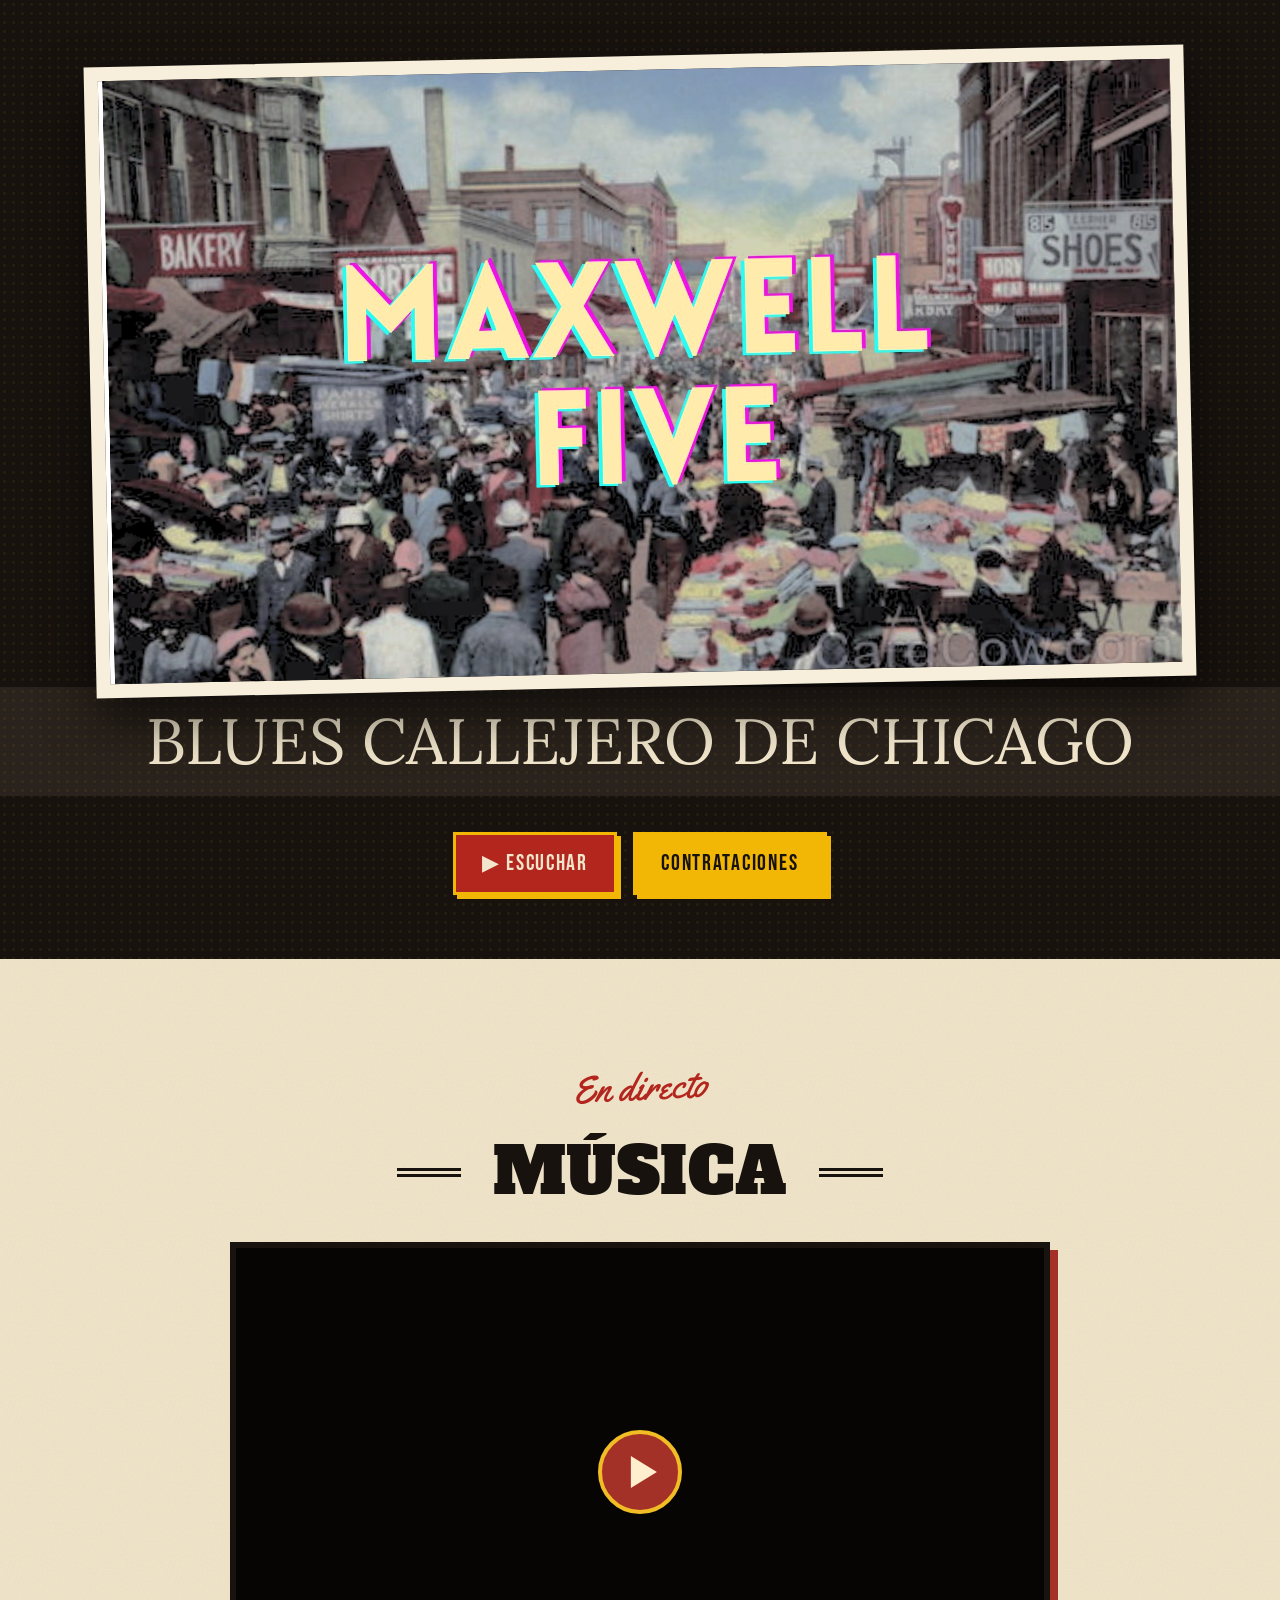
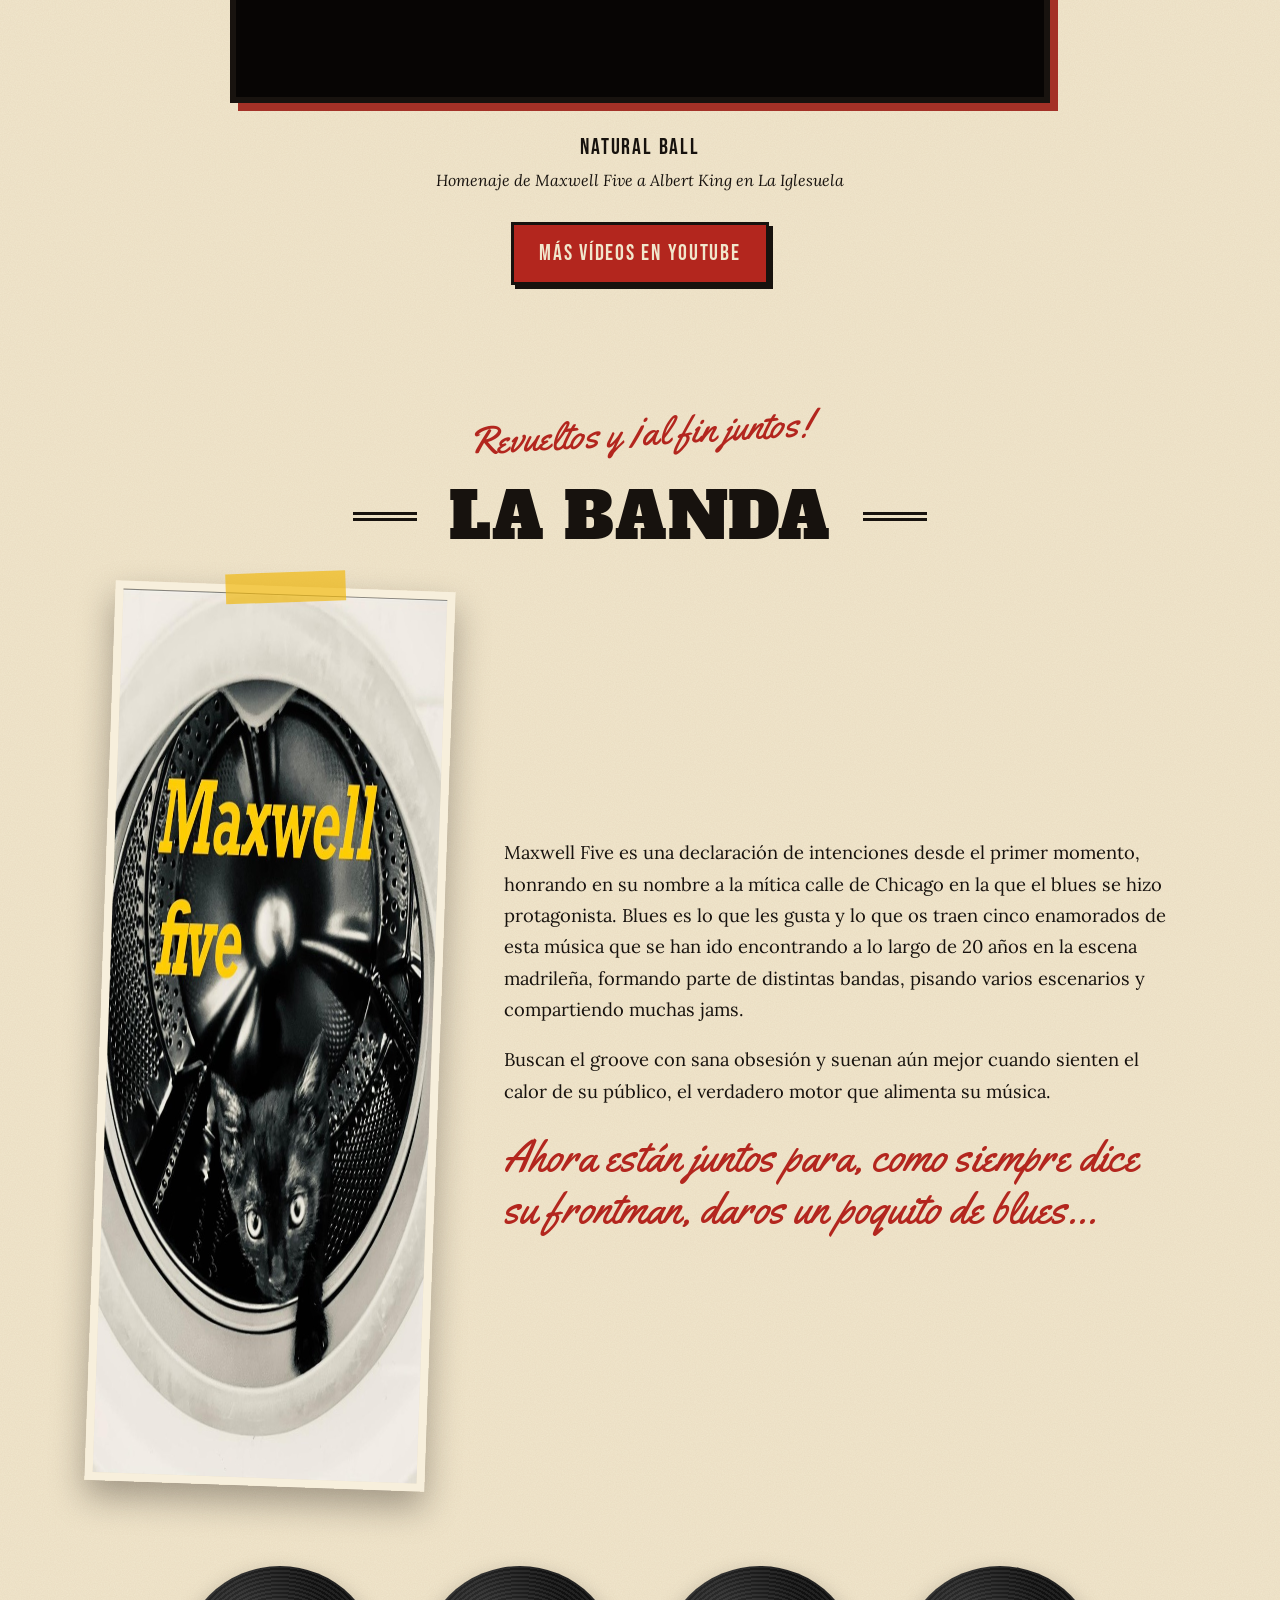
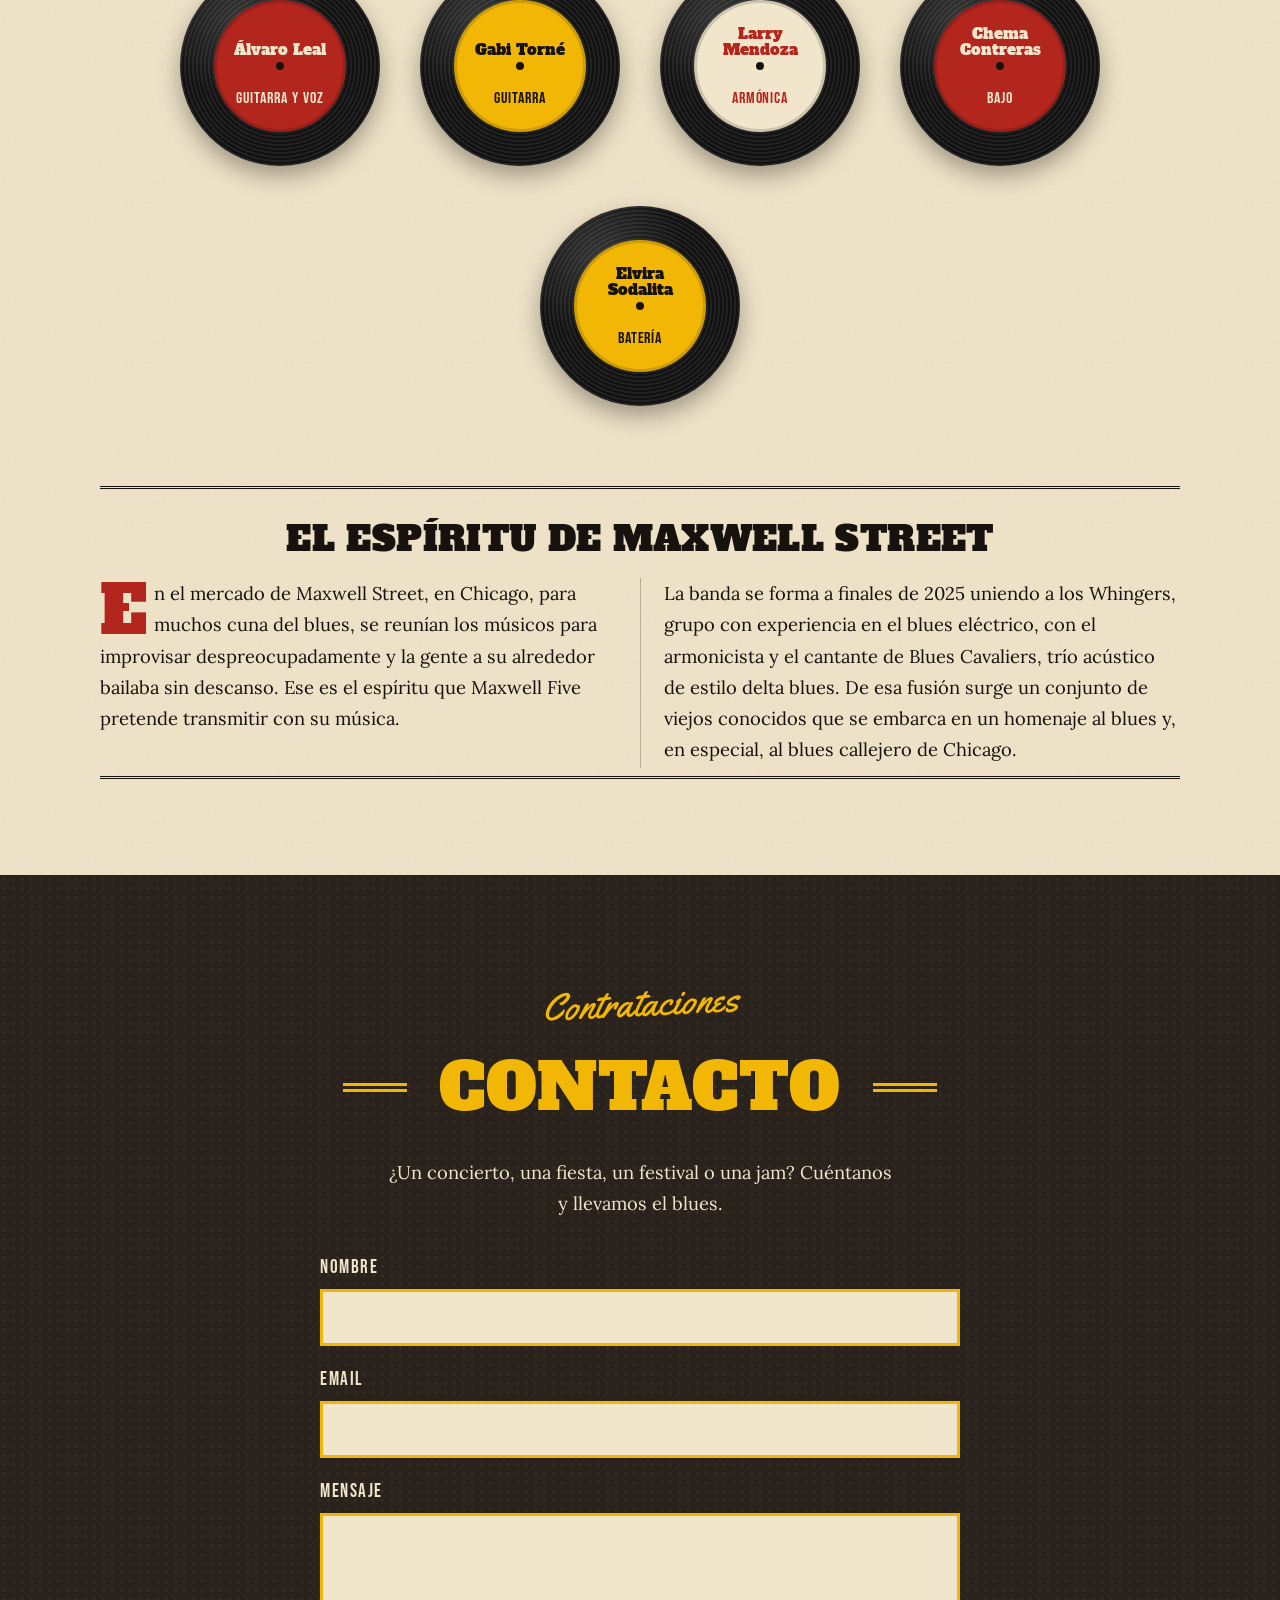
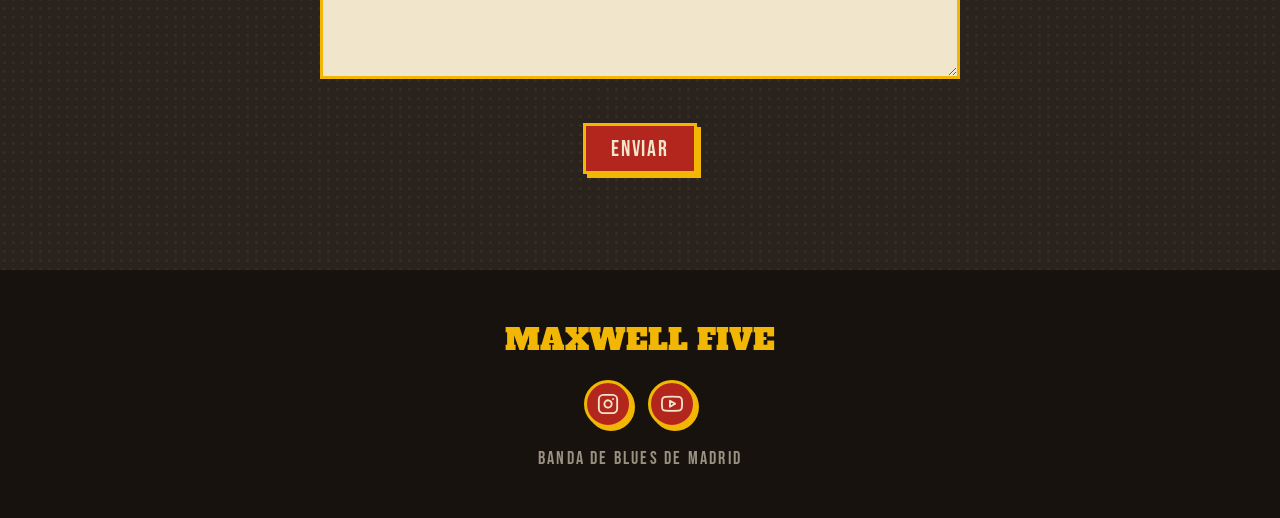
==== index.html @ d2790cfc "init" ====
<!doctype html>
<html lang="es">
  <head>
    <meta charset="utf-8" />
    <meta name="viewport" content="width=device-width, initial-scale=1" />
    <title>Maxwell Five · Blues callejero de Chicago desde Madrid</title>
    <meta name="description" content="Maxwell Five es una banda de blues de Madrid: un homenaje al blues callejero de Chicago y al mítico mercado de Maxwell Street. Guitarras, armónica y mucho groove." />
    <link rel="canonical" href="https://maxwelfive.com/" />
    <link rel="icon" type="image/svg+xml" href="/favicon.svg" />
    <meta name="theme-color" content="#17120e" />
    <meta name="author" content="Maxwell Five" />
    <meta name="keywords" content="Maxwell Five, blues, Chicago blues, banda de blues Madrid, armónica, conciertos Madrid, Maxwell Street" />

    <meta property="og:type" content="website" />
    <meta property="og:site_name" content="Maxwell Five" />
    <meta property="og:locale" content="es_ES" />
    <meta property="og:title" content="Maxwell Five · Blues callejero de Chicago desde Madrid" />
    <meta property="og:description" content="Cinco enamorados del blues rindiendo homenaje a Maxwell Street. Ahora están juntos para daros un poquito de blues." />
    <meta property="og:url" content="https://maxwelfive.com/" />
    <meta property="og:image" content="https://maxwelfive.com/img/og.jpg" />
    <meta property="og:image:width" content="1200" />
    <meta property="og:image:height" content="630" />
    <meta name="twitter:card" content="summary_large_image" />

    <link rel="preconnect" href="https://fonts.googleapis.com" />
    <link rel="preconnect" href="https://fonts.gstatic.com" crossorigin />
    <link href="https://fonts.googleapis.com/css2?family=Alfa+Slab+One&family=Bebas+Neue&family=Lora:ital,wght@0,400;0,700;1,400&family=Yellowtail&display=swap" rel="stylesheet" />
    <link rel="stylesheet" href="/styles.css" />

    <script type="application/ld+json">
      {
        "@context": "https://schema.org",
        "@type": "MusicGroup",
        "name": "Maxwell Five",
        "genre": ["Blues", "Chicago blues"],
        "url": "https://maxwelfive.com",
        "image": "https://maxwelfive.com/img/og.jpg",
        "foundingDate": "2025",
        "foundingLocation": { "@type": "Place", "name": "Madrid, España" },
        "member": [
          { "@type": "Person", "name": "Álvaro Leal", "roleName": "Guitarra y voz" },
          { "@type": "Person", "name": "Gabi Torné", "roleName": "Guitarra" },
          { "@type": "Person", "name": "Larry Mendoza", "roleName": "Armónica" },
          { "@type": "Person", "name": "Chema Contreras", "roleName": "Bajo" },
          { "@type": "Person", "name": "Elvira Sodalita", "roleName": "Batería" }
        ],
        "sameAs": [
          "https://www.instagram.com/maxwell.five/",
          "https://www.youtube.com/@MaxwellFivebluesband"
        ]
      }
    </script>

    <style>
      /* Hero — the band's Maxwell Street postcard, framed like the real thing */
      .hero {
        background: var(--halftone), var(--ink);
        padding: clamp(1.5rem, 5vw, 3.5rem) 0 clamp(2.5rem, 6vw, 4rem);
        overflow-x: clip;
        text-align: center;
      }
      .postcard {
        margin: 0 auto;
        width: min(1100px, 100% - 32px);
        border: clamp(6px, 1.4vw, 14px) solid #f7efdc;
        box-shadow: 0 24px 50px rgba(0, 0, 0, 0.6);
        transform: rotate(-1.2deg);
      }
      .postcard img {
        width: 100%;
        height: auto;
        filter: sepia(0.15) contrast(1.05);
      }
      .marquee {
        margin: clamp(2rem, 5vw, 3rem) auto 0;
        width: min(760px, 100% - 32px);
        padding: 1.1rem 1rem;
        background:
          radial-gradient(circle, var(--mustard) 3px, transparent 3.6px) top center / 20px 14px repeat-x,
          radial-gradient(circle, var(--mustard) 3px, transparent 3.6px) bottom center / 20px 14px repeat-x,
          var(--red);
        border: 3px solid var(--mustard);
        color: var(--paper);
        font-family: var(--font-label);
        font-size: clamp(1.35rem, 4.5vw, 2.2rem);
        letter-spacing: 0.14em;
        line-height: 1.2;
      }
      .hero__cta {
        display: flex;
        flex-wrap: wrap;
        gap: 1rem;
        justify-content: center;
        margin-top: 2rem;
        padding-inline: 16px;
      }
      .hero .btn {
        border-color: var(--mustard);
        box-shadow: 4px 4px 0 var(--mustard);
      }

      /* Música */
      lite-youtube {
        display: block;
        position: relative;
        width: min(100%, 820px);
        margin: 0 auto;
        aspect-ratio: 16 / 9;
        background-color: #000;
        background-size: cover;
        background-position: center;
        border: 6px solid var(--ink);
        box-shadow: 8px 8px 0 var(--red);
        overflow: hidden;
        cursor: pointer;
        filter: sepia(0.2);
      }
      .lyt-play {
        position: absolute;
        inset: 0;
        width: 100%;
        height: 100%;
        border: 0;
        cursor: pointer;
        background: rgba(23, 18, 14, 0.3);
      }
      .lyt-play::before {
        content: '';
        position: absolute;
        top: 50%;
        left: 50%;
        width: 84px;
        height: 84px;
        transform: translate(-50%, -50%);
        border-radius: 50%;
        background: var(--red);
        border: 4px solid var(--mustard);
      }
      .lyt-play::after {
        content: '';
        position: absolute;
        top: 50%;
        left: 50%;
        transform: translate(-35%, -50%);
        border-style: solid;
        border-width: 16px 0 16px 26px;
        border-color: transparent transparent transparent var(--paper);
      }
      .lyt-play:hover {
        background: rgba(23, 18, 14, 0.1);
      }
      .video-caption {
        margin: 1.6rem 0 0;
        text-align: center;
        font-family: var(--font-label);
        font-size: 1.4rem;
        letter-spacing: 0.08em;
      }
      .video-caption em {
        font-family: var(--font-body);
        font-size: 1rem;
        letter-spacing: 0;
        display: block;
      }
      .center {
        text-align: center;
        margin-top: 1.75rem;
      }

      /* Banda — poster + bio */
      .bio-grid {
        display: grid;
        gap: clamp(2rem, 5vw, 4rem);
        align-items: center;
      }
      @media (min-width: 780px) {
        .bio-grid {
          grid-template-columns: minmax(240px, 340px) 1fr;
        }
      }
      .poster {
        position: relative;
        margin: 0 auto;
        max-width: 340px;
        transform: rotate(2deg);
      }
      .poster img {
        border: 8px solid #f7efdc;
        box-shadow: 0 16px 34px rgba(23, 18, 14, 0.35);
      }
      .poster::before {
        /* strip of tape */
        content: '';
        position: absolute;
        top: -14px;
        left: 50%;
        width: 120px;
        height: 30px;
        transform: translateX(-50%) rotate(-4deg);
        background: rgba(242, 183, 5, 0.65);
        z-index: 1;
      }
      .bio p {
        margin: 0 0 1.2rem;
      }
      .quote {
        font-family: var(--font-script);
        font-size: clamp(1.9rem, 5vw, 2.7rem);
        line-height: 1.2;
        color: var(--red);
        margin: 1.5rem 0 0 !important;
      }

      /* Members as 45 rpm records */
      .members {
        display: flex;
        flex-wrap: wrap;
        justify-content: center;
        gap: clamp(1.5rem, 4vw, 2.5rem);
        margin: clamp(3.5rem, 8vw, 5rem) 0;
        padding: 0;
        list-style: none;
      }
      .disc {
        width: 200px;
        aspect-ratio: 1;
        border-radius: 50%;
        display: grid;
        place-items: center;
        background:
          radial-gradient(circle at 30% 25%, rgba(255, 255, 255, 0.14), transparent 40%),
          repeating-radial-gradient(circle, #111 0 2px, #222 2px 4px);
        box-shadow: 0 10px 22px rgba(23, 18, 14, 0.35);
        transition: transform 0.4s ease;
      }
      .disc:hover {
        transform: rotate(-10deg);
      }
      .disc__label {
        position: relative;
        width: 66%;
        aspect-ratio: 1;
        border-radius: 50%;
        background: var(--red);
        color: var(--paper);
        display: flex;
        flex-direction: column;
        align-items: center;
        text-align: center;
        padding-top: 13%;
        box-shadow: inset 0 0 0 3px rgba(0, 0, 0, 0.15);
      }
      .disc__label::after {
        /* spindle hole */
        content: '';
        position: absolute;
        top: 50%;
        left: 50%;
        width: 8px;
        height: 8px;
        transform: translate(-50%, -50%);
        border-radius: 50%;
        background: var(--ink);
      }
      .disc:nth-child(3n + 2) .disc__label {
        background: var(--mustard);
        color: var(--ink);
      }
      .disc:nth-child(3n + 3) .disc__label {
        background: var(--paper);
        color: var(--red);
      }
      .disc__name {
        font-family: var(--font-display);
        font-size: 0.95rem;
        line-height: 1.05;
        max-width: 80%;
        min-height: 2.1em;
        display: flex;
        align-items: flex-end;
        justify-content: center;
      }
      .disc__role {
        margin-top: 1.7rem;
        font-family: var(--font-label);
        font-size: 1rem;
        letter-spacing: 0.06em;
      }

      @media (max-width: 480px) {
        .disc {
          width: 150px;
        }
        .disc__name {
          font-size: 0.78rem;
        }
        .disc__role {
          font-size: 0.85rem;
          margin-top: 1.25rem;
        }
      }

      /* Maxwell Street — newspaper column with drop cap */
      .story {
        border-block: 3px double var(--ink);
        padding: 2rem 0 0.5rem;
      }
      .story h3 {
        font-size: clamp(1.6rem, 4vw, 2.2rem);
        text-align: center;
        text-transform: uppercase;
        margin: 0 0 1.25rem;
      }
      .story__cols {
        columns: 2 320px;
        column-gap: 3rem;
        column-rule: 1px solid rgba(23, 18, 14, 0.25);
      }
      .story__cols p {
        margin: 0 0 1.1rem;
      }
      .story__cols p:first-child::first-letter {
        float: left;
        font-family: var(--font-display);
        font-size: 3.6em;
        line-height: 0.85;
        padding: 0.08em 0.1em 0 0;
        color: var(--red);
      }
      .bands {
        margin: 1.75rem 0 0;
        text-align: center;
        font-family: var(--font-label);
        font-size: 1.3rem;
        letter-spacing: 0.08em;
      }
      .bands span {
        color: var(--red);
      }

      /* Contacto */
      .contact {
        max-width: 640px;
        text-align: center;
      }
      .contact__lead {
        margin: 0 auto 2rem;
        max-width: 46ch;
      }
      .contact__form {
        display: flex;
        flex-direction: column;
        gap: 1.1rem;
        text-align: left;
      }
      .contact__form label {
        display: flex;
        flex-direction: column;
        gap: 0.3rem;
        font-family: var(--font-label);
        font-size: 1.2rem;
        letter-spacing: 0.08em;
      }
      .contact__form input,
      .contact__form textarea {
        font: inherit;
        font-family: var(--font-body);
        font-size: 1rem;
        letter-spacing: 0;
        padding: 0.75rem 0.9rem;
        border: 3px solid var(--mustard);
        border-radius: 0;
        background: var(--paper);
        color: var(--ink);
      }
      .contact__form input:focus-visible,
      .contact__form textarea:focus-visible {
        outline: 3px solid var(--red);
        outline-offset: 2px;
      }
      .contact__form textarea {
        resize: vertical;
      }
      .contact__form button {
        align-self: center;
        margin-top: 0.5rem;
      }
      .hidden-field {
        position: absolute;
        left: -9999px;
      }
      .visually-hidden {
        position: absolute;
        width: 1px;
        height: 1px;
        overflow: hidden;
        clip: rect(0 0 0 0);
        white-space: nowrap;
      }
    </style>
  </head>
  <body>
    <!-- HERO -->
    <header class="hero">
      <h1 class="visually-hidden">Maxwell Five</h1>
      <figure class="postcard">
        <img
          src="/img/maxwell-street.jpg"
          alt="Maxwell Five, sobre una postal coloreada del mercado de Maxwell Street en Chicago"
          width="1920"
          height="1080"
          fetchpriority="high"
        />
      </figure>
      <p class="section-title section--dark">Blues callejero de Chicago</p>

      <div class="hero__cta">
        <a class="btn btn--red" href="#musica">▶ Escuchar</a>
        <a class="btn btn--mustard" href="#contacto">Contrataciones</a>
      </div>
    </header>

    <main>
      <!-- MÚSICA -->
      <section class="section paper" id="musica">
        <div class="wrap">
          <p class="eyebrow">En directo</p>
          <h2 class="section-title"><span>Música</span></h2>
          <lite-youtube videoid="FLHVd0pu-nc">
            <button type="button" class="lyt-play" aria-label="Reproducir Natural Ball de Maxwell Five"></button>
          </lite-youtube>
          <p class="video-caption">
            Natural Ball
            <em>Homenaje de Maxwell Five a Albert King en La Iglesuela</em>
          </p>
          <p class="center">
            <a class="btn btn--red" href="https://www.youtube.com/@MaxwellFivebluesband" target="_blank" rel="noopener">Más vídeos en YouTube</a>
          </p>
        </div>
      </section>

      <!-- BANDA -->
      <section class="section paper" id="banda" style="padding-top: 0">
        <div class="wrap">
          <p class="eyebrow">Revueltos y ¡al fin juntos!</p>
          <h2 class="section-title"><span>La banda</span></h2>

          <div class="bio-grid">
            <figure class="poster">
              <img src="/img/cartel-lavadora.jpg" alt="Cartel de Maxwell Five: un gatito negro asomando de una lavadora" width="675" height="900" loading="lazy" />
            </figure>
            <div class="bio">
              <p>
                Maxwell Five es una declaración de intenciones desde el primer momento,
                honrando en su nombre a la mítica calle de Chicago en la que el blues se
                hizo protagonista. Blues es lo que les gusta y lo que os traen cinco
                enamorados de esta música que se han ido encontrando a lo largo de 20 años
                en la escena madrileña, formando parte de distintas bandas, pisando varios
                escenarios y compartiendo muchas jams.
              </p>
              <p>
                Buscan el groove con sana obsesión y suenan aún mejor cuando sienten el
                calor de su público, el verdadero motor que alimenta su música.
              </p>
              <p class="quote">
                Ahora están juntos para, como siempre dice su frontman, daros un poquito
                de blues…
              </p>
            </div>
          </div>

          <ul class="members" aria-label="Componentes">
            <li class="disc"><div class="disc__label"><span class="disc__name">Álvaro Leal</span><span class="disc__role">Guitarra y voz</span></div></li>
            <li class="disc"><div class="disc__label"><span class="disc__name">Gabi Torné</span><span class="disc__role">Guitarra</span></div></li>
            <li class="disc"><div class="disc__label"><span class="disc__name">Larry Mendoza</span><span class="disc__role">Armónica</span></div></li>
            <li class="disc"><div class="disc__label"><span class="disc__name">Chema Contreras</span><span class="disc__role">Bajo</span></div></li>
            <li class="disc"><div class="disc__label"><span class="disc__name">Elvira Sodalita</span><span class="disc__role">Batería</span></div></li>
          </ul>

          <article class="story">
            <h3>El espíritu de Maxwell Street</h3>
            <div class="story__cols">
              <p>
                En el mercado de Maxwell Street, en Chicago, para muchos cuna del blues,
                se reunían los músicos para improvisar despreocupadamente y la gente a su
                alrededor bailaba sin descanso. Ese es el espíritu que Maxwell Five
                pretende transmitir con su música.
              </p>
              <p>
                La banda se forma a finales de 2025 uniendo a los Whingers, grupo con
                experiencia en el blues eléctrico, con el armonicista y el cantante de
                Blues Cavaliers, trío acústico de estilo delta blues. De esa fusión surge
                un conjunto de viejos conocidos que se embarca en un homenaje al blues y,
                en especial, al blues callejero de Chicago.
              </p>
            </div>
          </article>
        </div>
      </section>

      <!-- CONTACTO — Netlify Forms with honeypot + reCAPTCHA -->
      <section class="section section--dark" id="contacto">
        <div class="wrap contact">
          <p class="eyebrow">Contrataciones</p>
          <h2 class="section-title"><span>Contacto</span></h2>
          <p class="contact__lead">
            ¿Un concierto, una fiesta, un festival o una jam? Cuéntanos y llevamos el blues.
          </p>
          <form name="contacto" method="POST" action="/gracias" data-netlify="true" netlify-honeypot="bot-field" class="contact__form">
            <input type="hidden" name="form-name" value="contacto" />
            <p class="hidden-field">
              <label>No rellenar: <input name="bot-field" /></label>
            </p>
            <label>
              <span>Nombre</span>
              <input type="text" name="nombre" required autocomplete="name" />
            </label>
            <label>
              <span>Email</span>
              <input type="email" name="email" required autocomplete="email" />
            </label>
            <label>
              <span>Mensaje</span>
              <textarea name="mensaje" rows="5" required></textarea>
            </label>
            <div data-netlify-recaptcha="true"></div>
            <button type="submit" class="btn btn--red">Enviar</button>
          </form>
        </div>
      </section>
    </main>

    <footer class="site-footer">
      <div class="wrap">
        <a href="/" class="site-footer__brand">Maxwell Five</a>
        <nav class="site-footer__social" aria-label="Redes sociales">
          <a class="icon-btn" href="https://www.instagram.com/maxwell.five/" target="_blank" rel="noopener" aria-label="Instagram">
            <svg viewBox="0 0 24 24" fill="none" stroke="currentColor" stroke-width="2" stroke-linecap="round" stroke-linejoin="round"><rect x="2" y="2" width="20" height="20" rx="5" ry="5"/><path d="M16 11.37A4 4 0 1 1 12.63 8 4 4 0 0 1 16 11.37z"/><line x1="17.5" y1="6.5" x2="17.51" y2="6.5"/></svg>
          </a>
          <a class="icon-btn" href="https://www.youtube.com/@MaxwellFivebluesband" target="_blank" rel="noopener" aria-label="YouTube">
            <svg viewBox="0 0 24 24" fill="none" stroke="currentColor" stroke-width="2" stroke-linecap="round" stroke-linejoin="round"><path d="M22.54 6.42a2.78 2.78 0 0 0-1.94-2C18.88 4 12 4 12 4s-6.88 0-8.6.46a2.78 2.78 0 0 0-1.94 2A29 29 0 0 0 1 11.75a29 29 0 0 0 .46 5.33A2.78 2.78 0 0 0 3.4 19c1.72.46 8.6.46 8.6.46s6.88 0 8.6-.46a2.78 2.78 0 0 0 1.94-2 29 29 0 0 0 .46-5.25 29 29 0 0 0-.46-5.33z"/><polygon points="9.75 15.02 15.5 11.75 9.75 8.48 9.75 15.02"/></svg>
          </a>
        </nav>
        <p class="site-footer__copy">Banda de blues de Madrid</p>
      </div>
    </footer>

    <!-- lite-youtube facade: loads the real player only on click -->
    <script>
      class LiteYT extends HTMLElement {
        connectedCallback() {
          const id = this.getAttribute('videoid');
          this.style.backgroundImage = `url(https://i.ytimg.com/vi/${id}/hqdefault.jpg)`;
          this.addEventListener('click', () => this.activate(id), { once: true });
        }
        activate(id) {
          const iframe = document.createElement('iframe');
          iframe.setAttribute('allowfullscreen', '');
          iframe.setAttribute('allow', 'accelerometer; autoplay; encrypted-media; gyroscope; picture-in-picture');
          iframe.src = `https://www.youtube-nocookie.com/embed/${id}?autoplay=1`;
          iframe.title = 'Maxwell Five en YouTube';
          iframe.style.cssText = 'position:absolute;inset:0;width:100%;height:100%;border:0';
          this.style.filter = 'none';
          this.replaceChildren(iframe);
        }
      }
      customElements.define('lite-youtube', LiteYT);
    </script>
  </body>
</html>
---- styles.css ----
/* Maxwell Five — 50s Chicago street blues. Chess-label red, mustard, aged paper, ink. */

:root {
  --ink: #17120e;
  --smoke: #2a221c;
  --paper: #f1e6cc;
  --paper-deep: #e3d1a6;
  --red: #b3261e;
  --red-deep: #8a1a14;
  --mustard: #f2b705;

  --font-display: 'Alfa Slab One', Rockwell, Georgia, serif;
  --font-label: 'Bebas Neue', 'Oswald', Impact, sans-serif;
  --font-script: 'Yellowtail', 'Brush Script MT', cursive;
  --font-body: 'Lora', Georgia, serif;

  /* Paper grain, inline SVG noise — no image request */
  --grain: url("data:image/svg+xml,%3Csvg xmlns='http://www.w3.org/2000/svg' width='160' height='160'%3E%3Cfilter id='n'%3E%3CfeTurbulence type='fractalNoise' baseFrequency='.85' numOctaves='3' stitchTiles='stitch'/%3E%3CfeColorMatrix values='0 0 0 0 .3 0 0 0 0 .2 0 0 0 0 .1 0 0 0 .09 0'/%3E%3C/filter%3E%3Crect width='100%25' height='100%25' filter='url(%23n)'/%3E%3C/svg%3E");
  --halftone: radial-gradient(rgba(242, 183, 5, 0.07) 1.2px, transparent 1.6px) 0 0 / 9px 9px;
}

*,
*::before,
*::after {
  box-sizing: border-box;
}

html {
  scroll-behavior: smooth;
}

body {
  margin: 0;
  font-family: var(--font-body);
  font-size: clamp(1rem, 0.92rem + 0.4vw, 1.15rem);
  line-height: 1.7;
  color: var(--ink);
  background: var(--ink);
  -webkit-font-smoothing: antialiased;
}

img {
  max-width: 100%;
  display: block;
}

a {
  color: inherit;
}

h1,
h2,
h3 {
  font-family: var(--font-display);
  font-weight: 400;
  line-height: 1.05;
  letter-spacing: 0.01em;
}

.wrap {
  width: min(1080px, 100% - 32px);
  margin-inline: auto;
}

/* Paper sheet ------------------------------------------------------ */

.paper {
  background: var(--grain), var(--paper);
}

.section {
  padding-block: clamp(3.5rem, 9vw, 6rem);
}

.section-title {
  font-size: clamp(2.4rem, 7vw, 4rem);
  margin: 0 0 2.25rem;
  text-align: center;
  text-transform: uppercase;
}

/* "— Música —" with rules either side, like a 50s handbill */
.section-title span {
  display: inline-flex;
  align-items: center;
  gap: 0.5em;
}
.section-title span::before,
.section-title span::after {
  content: '';
  width: clamp(1.5rem, 6vw, 4rem);
  height: 9px;
  border-block: 3px solid currentColor;
}

.eyebrow {
  font-family: var(--font-script);
  font-size: clamp(1.7rem, 4.5vw, 2.4rem);
  color: var(--red);
  margin: 0;
  text-align: center;
  transform: rotate(-3deg);
}

/* Buttons ---------------------------------------------------------- */

.btn {
  display: inline-flex;
  align-items: center;
  gap: 0.5rem;
  padding: 0.7rem 1.6rem 0.6rem;
  font-family: var(--font-label);
  font-size: 1.35rem;
  letter-spacing: 0.08em;
  text-decoration: none;
  border: 3px solid var(--ink);
  background: var(--paper);
  color: var(--ink);
  box-shadow: 4px 4px 0 var(--ink);
  cursor: pointer;
  transition: transform 0.12s ease, box-shadow 0.12s ease;
}
.btn:hover {
  transform: translate(-2px, -2px);
  box-shadow: 6px 6px 0 var(--ink);
}
.btn:active {
  transform: translate(2px, 2px);
  box-shadow: 1px 1px 0 var(--ink);
}
.btn--red {
  background: var(--red);
  color: var(--paper);
}
.btn--mustard {
  background: var(--mustard);
}

/* Dark smoky section ---------------------------------------------- */

.section--dark {
  background: var(--halftone), var(--smoke);
  color: var(--paper);
}
.section--dark .section-title,
.section--dark .eyebrow {
  color: var(--mustard);
}
.section--dark .btn {
  border-color: var(--mustard);
  box-shadow: 4px 4px 0 var(--mustard);
}
.section--dark .btn:hover {
  box-shadow: 6px 6px 0 var(--mustard);
}

/* Footer ----------------------------------------------------------- */

.site-footer {
  background: var(--ink);
  color: var(--paper);
  padding-block: 2.75rem;
  text-align: center;
}
.site-footer .wrap {
  display: flex;
  flex-direction: column;
  align-items: center;
  gap: 0.9rem;
}
.site-footer__brand {
  font-family: var(--font-display);
  font-size: 1.9rem;
  color: var(--mustard);
  text-decoration: none;
  text-transform: uppercase;
}
.site-footer__social {
  display: flex;
  gap: 1rem;
}
.icon-btn {
  display: inline-grid;
  place-items: center;
  width: 48px;
  height: 48px;
  border-radius: 50%;
  border: 3px solid var(--mustard);
  background: var(--red);
  color: var(--paper);
  box-shadow: 3px 3px 0 var(--mustard);
  transition: transform 0.12s ease, box-shadow 0.12s ease;
}
.icon-btn svg {
  width: 22px;
  height: 22px;
}
.icon-btn:hover {
  transform: translate(-2px, -2px);
  box-shadow: 5px 5px 0 var(--mustard);
}
.site-footer__copy {
  margin: 0;
  font-family: var(--font-label);
  letter-spacing: 0.12em;
  opacity: 0.6;
}

/* Focus + motion --------------------------------------------------- */

a:focus-visible,
.btn:focus-visible,
button:focus-visible {
  outline: 3px solid var(--mustard);
  outline-offset: 3px;
}

@media (prefers-reduced-motion: reduce) {
  html {
    scroll-behavior: auto;
  }
  *,
  *::before,
  *::after {
    transition: none !important;
    animation: none !important;
  }
}
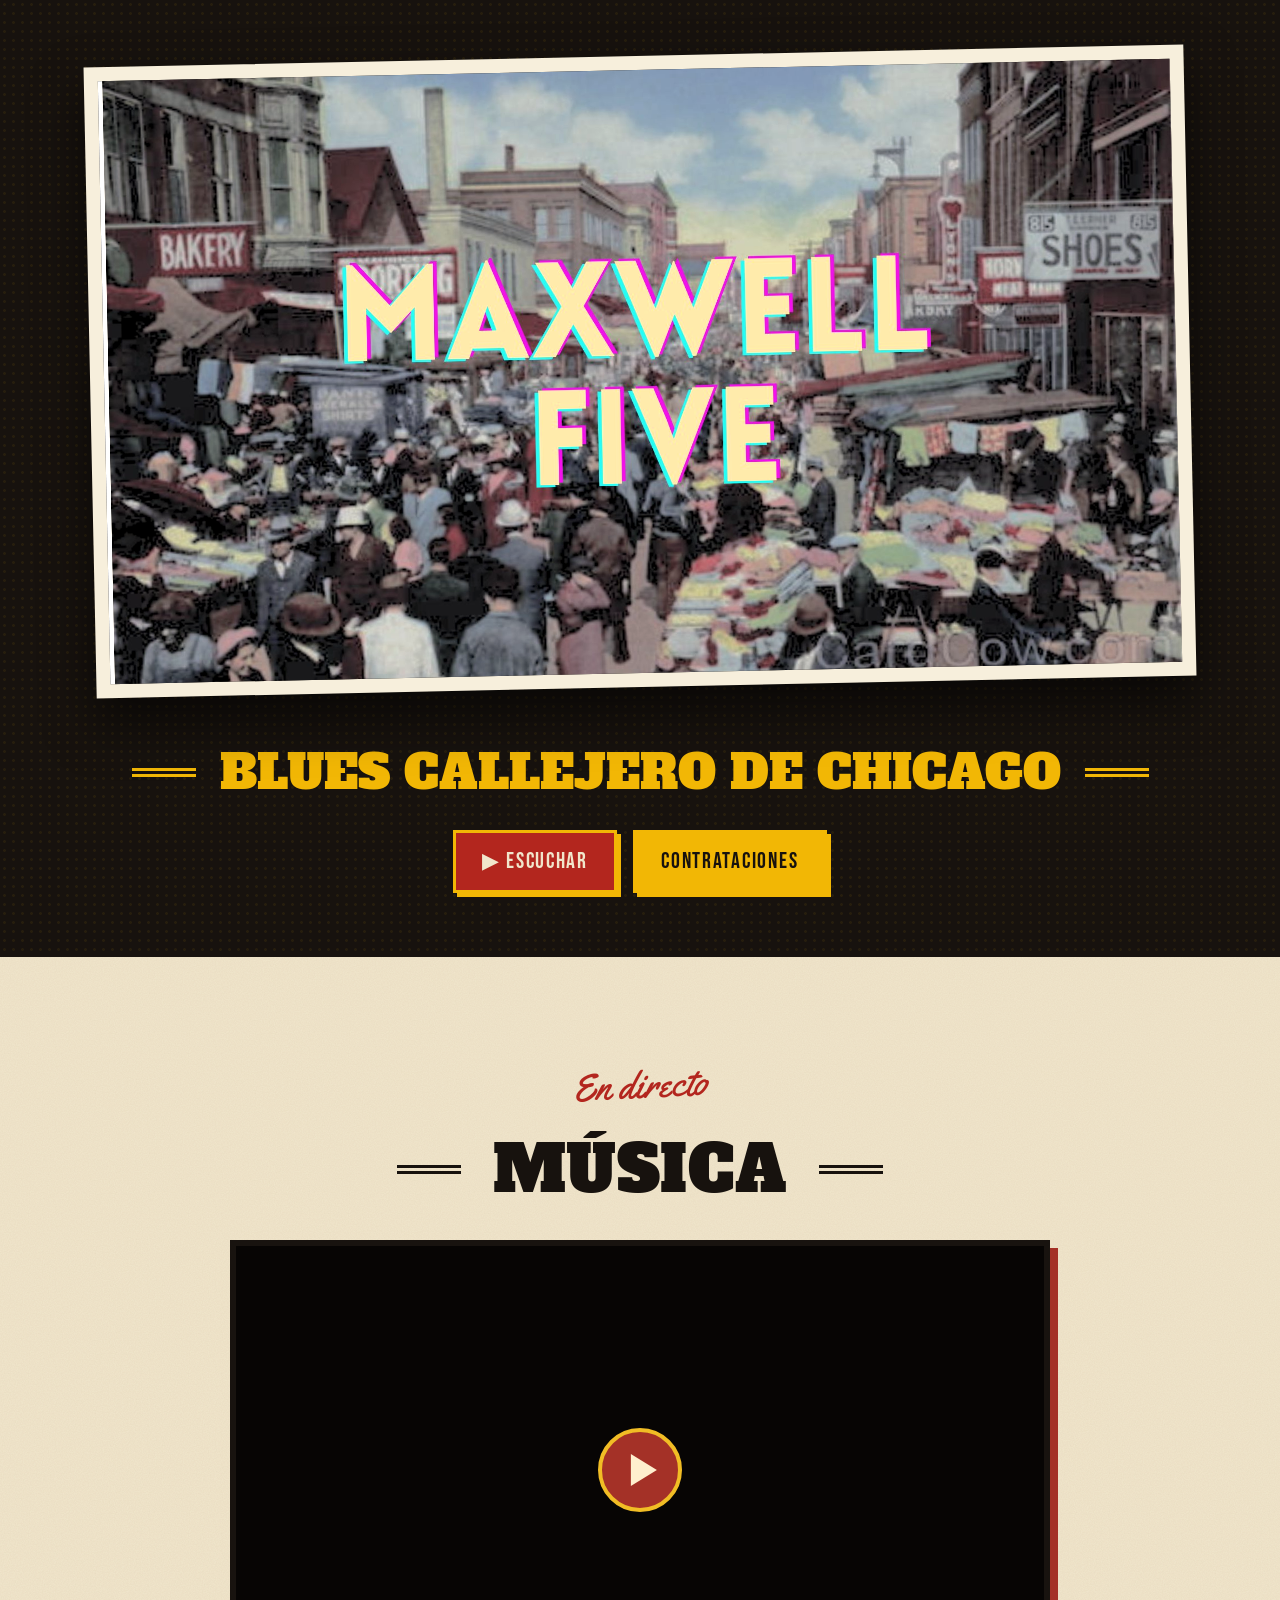
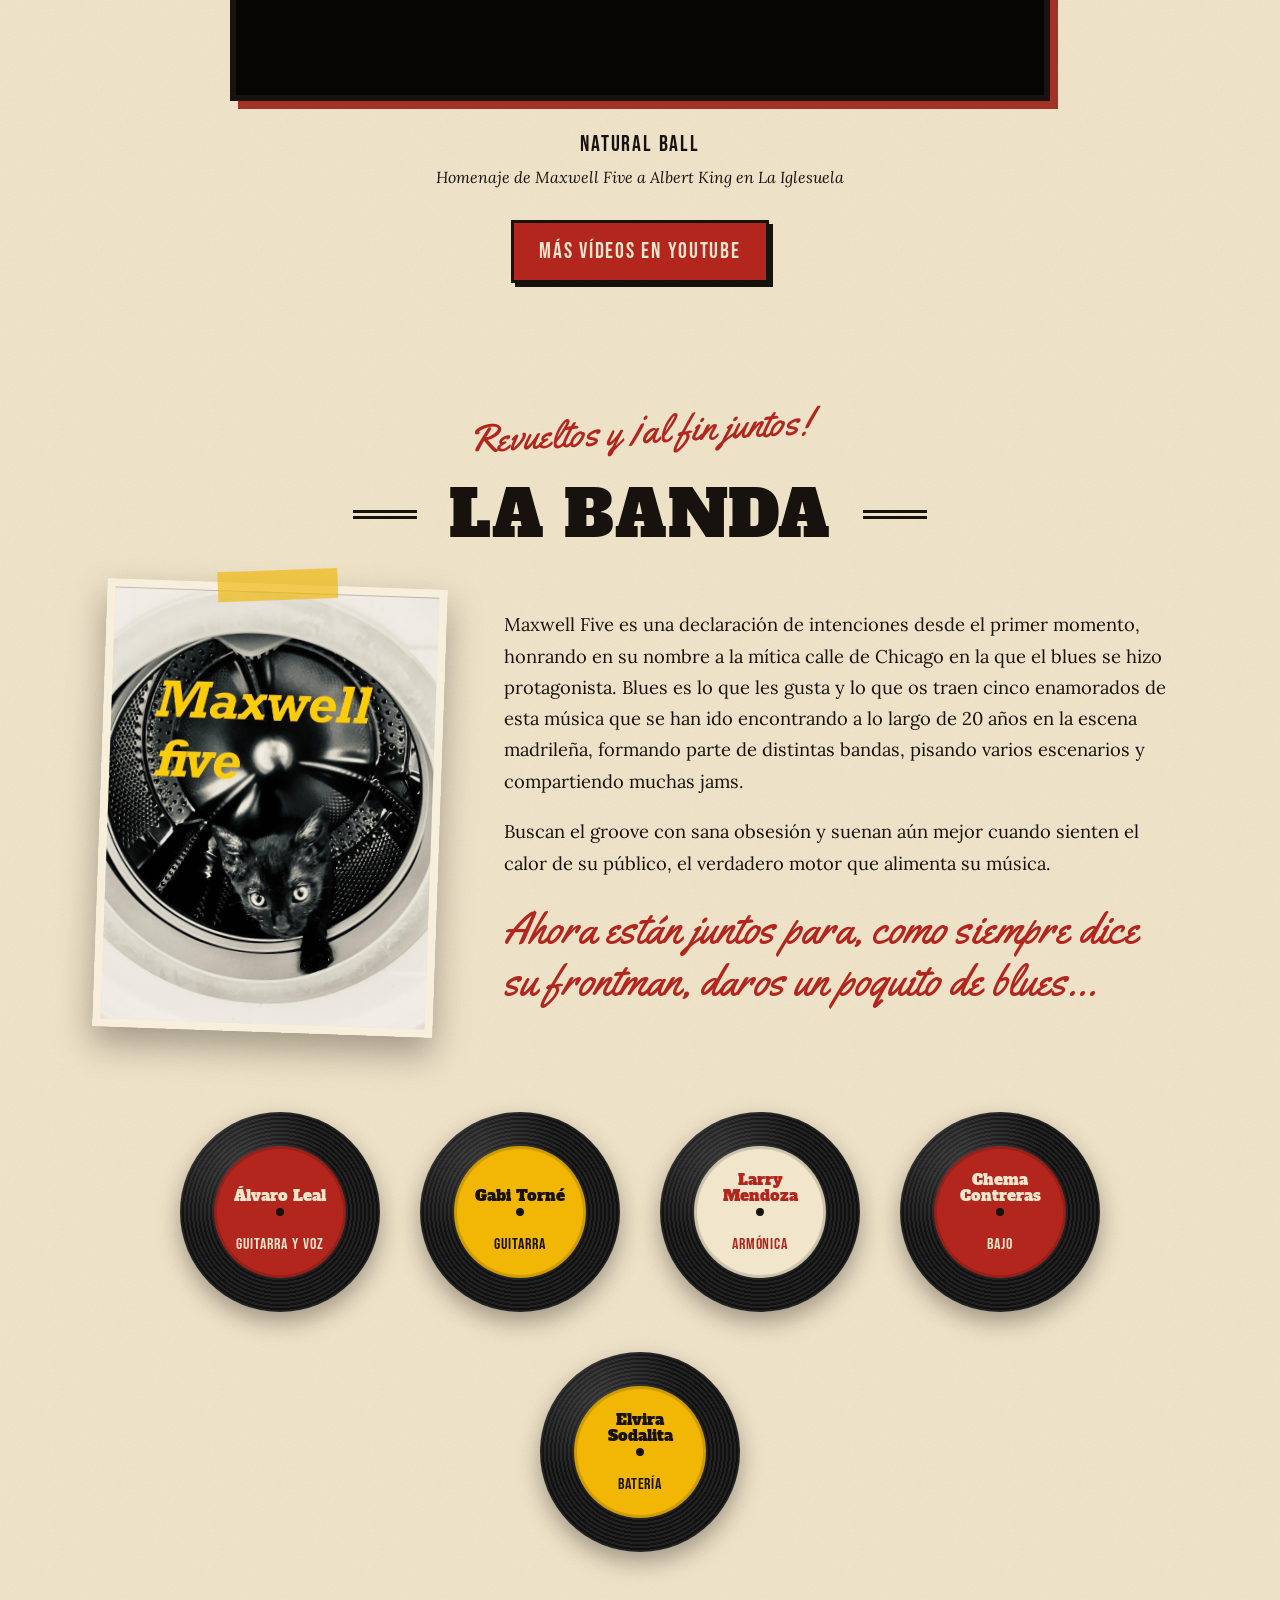
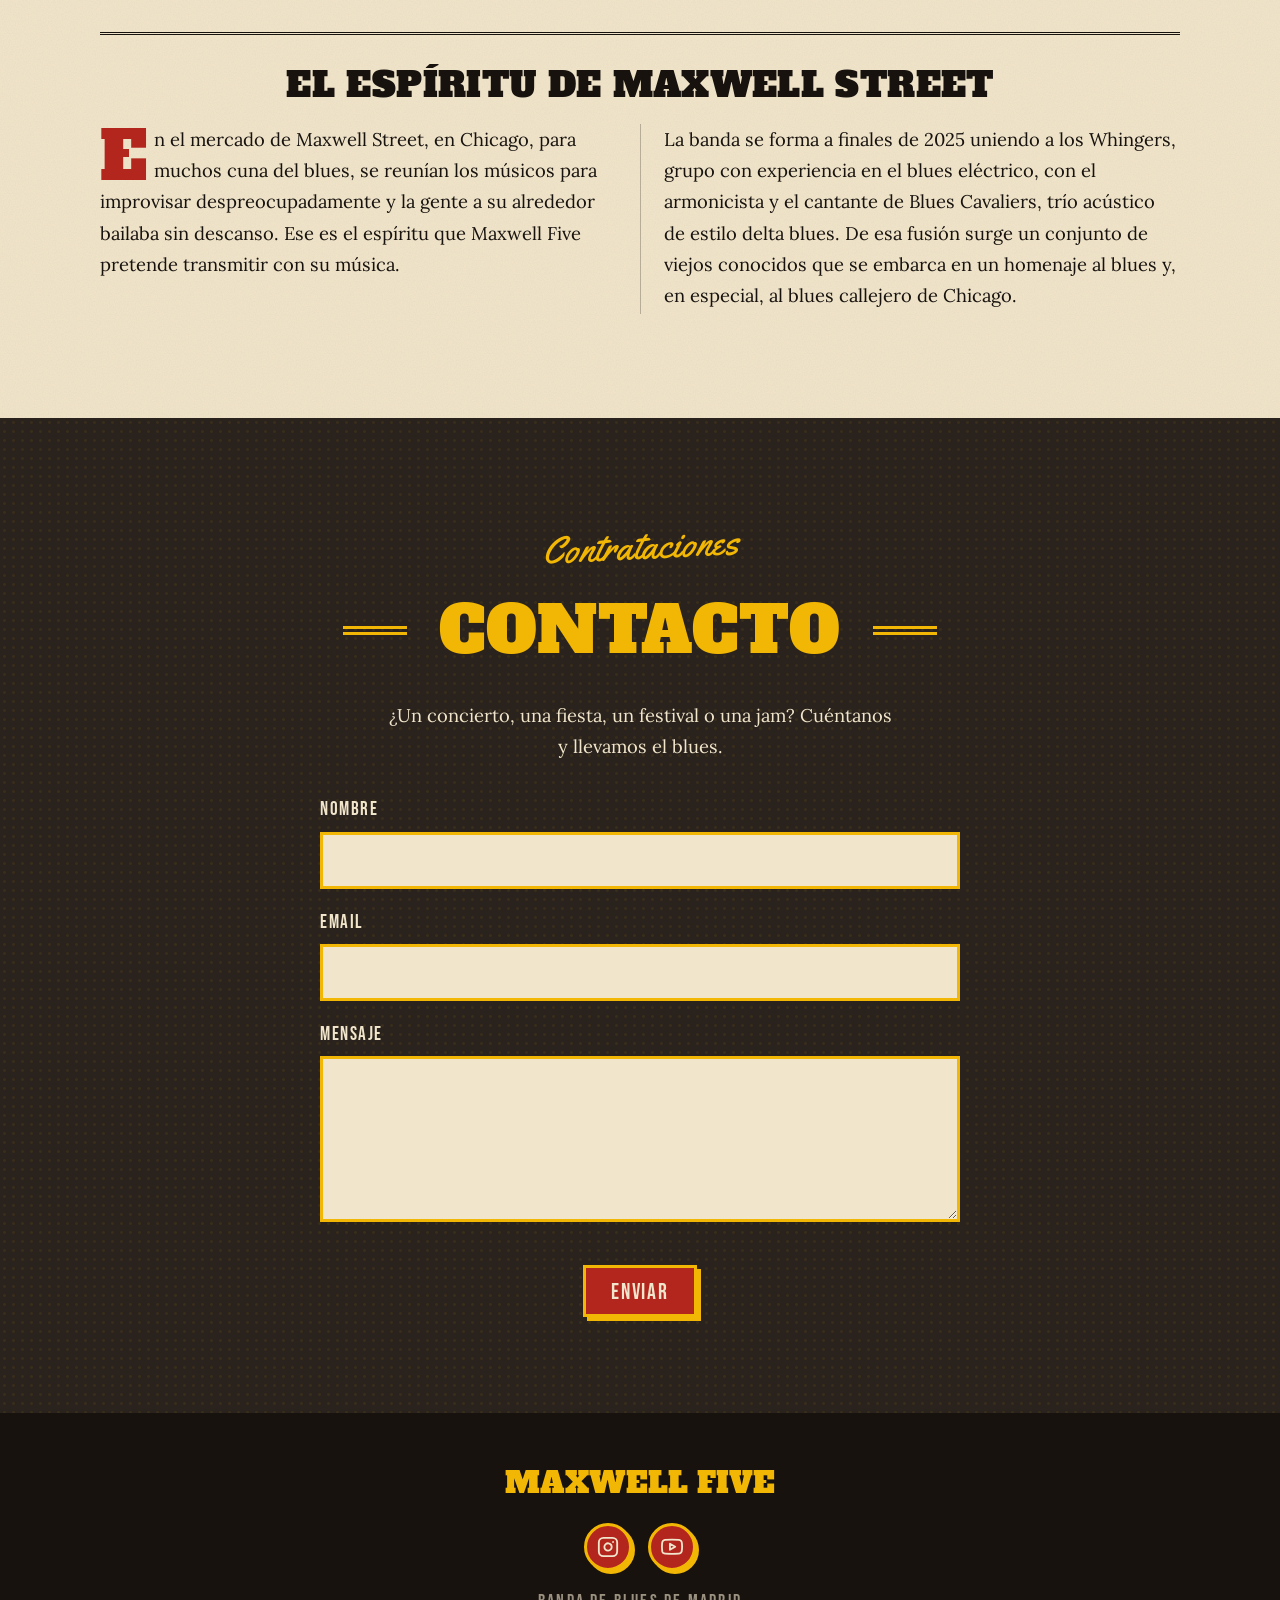
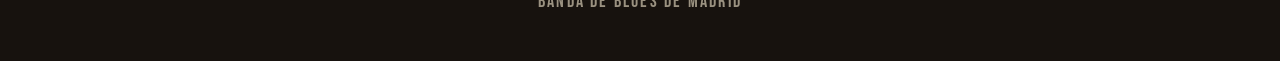
==== commit b13ae02b: "feat: restyle tagline, fix poster ratio, cat favicon - Hero tagline uses the section-title style (mu" ====
--- a/index.html
+++ b/index.html
@@ -7,6 +7,7 @@
     <meta name="description" content="Maxwell Five es una banda de blues de Madrid: un homenaje al blues callejero de Chicago y al mítico mercado de Maxwell Street. Guitarras, armónica y mucho groove." />
     <link rel="canonical" href="https://maxwelfive.com/" />
     <link rel="icon" type="image/svg+xml" href="/favicon.svg" />
+    <link rel="apple-touch-icon" href="/apple-touch-icon.png" />
     <meta name="theme-color" content="#17120e" />
     <meta name="author" content="Maxwell Five" />
     <meta name="keywords" content="Maxwell Five, blues, Chicago blues, banda de blues Madrid, armónica, conciertos Madrid, Maxwell Street" />
@@ -71,20 +72,14 @@
         height: auto;
         filter: sepia(0.15) contrast(1.05);
       }
-      .marquee {
+      /* Same look as the Contacto title: mustard slab between double rules */
+      .tagline {
         margin: clamp(2rem, 5vw, 3rem) auto 0;
-        width: min(760px, 100% - 32px);
-        padding: 1.1rem 1rem;
-        background:
-          radial-gradient(circle, var(--mustard) 3px, transparent 3.6px) top center / 20px 14px repeat-x,
-          radial-gradient(circle, var(--mustard) 3px, transparent 3.6px) bottom center / 20px 14px repeat-x,
-          var(--red);
-        border: 3px solid var(--mustard);
-        color: var(--paper);
-        font-family: var(--font-label);
-        font-size: clamp(1.35rem, 4.5vw, 2.2rem);
-        letter-spacing: 0.14em;
-        line-height: 1.2;
+        padding-inline: 16px;
+        color: var(--mustard);
+        font-family: var(--font-display);
+        line-height: 1.05;
+        font-size: clamp(1.6rem, 4.5vw, 3rem);
       }
       .hero__cta {
         display: flex;
@@ -185,6 +180,7 @@
         transform: rotate(2deg);
       }
       .poster img {
+        height: auto;
         border: 8px solid #f7efdc;
         box-shadow: 0 16px 34px rgba(23, 18, 14, 0.35);
       }
@@ -302,7 +298,7 @@
 
       /* Maxwell Street — newspaper column with drop cap */
       .story {
-        border-block: 3px double var(--ink);
+        border-top: 3px double var(--ink);
         padding: 2rem 0 0.5rem;
       }
       .story h3 {
@@ -325,16 +321,6 @@
         font-size: 3.6em;
         line-height: 0.85;
         padding: 0.08em 0.1em 0 0;
-        color: var(--red);
-      }
-      .bands {
-        margin: 1.75rem 0 0;
-        text-align: center;
-        font-family: var(--font-label);
-        font-size: 1.3rem;
-        letter-spacing: 0.08em;
-      }
-      .bands span {
         color: var(--red);
       }
 
@@ -412,7 +398,7 @@
           fetchpriority="high"
         />
       </figure>
-      <p class="section-title section--dark">Blues callejero de Chicago</p>
+      <p class="section-title tagline"><span>Blues callejero de Chicago</span></p>
 
       <div class="hero__cta">
         <a class="btn btn--red" href="#musica">▶ Escuchar</a>
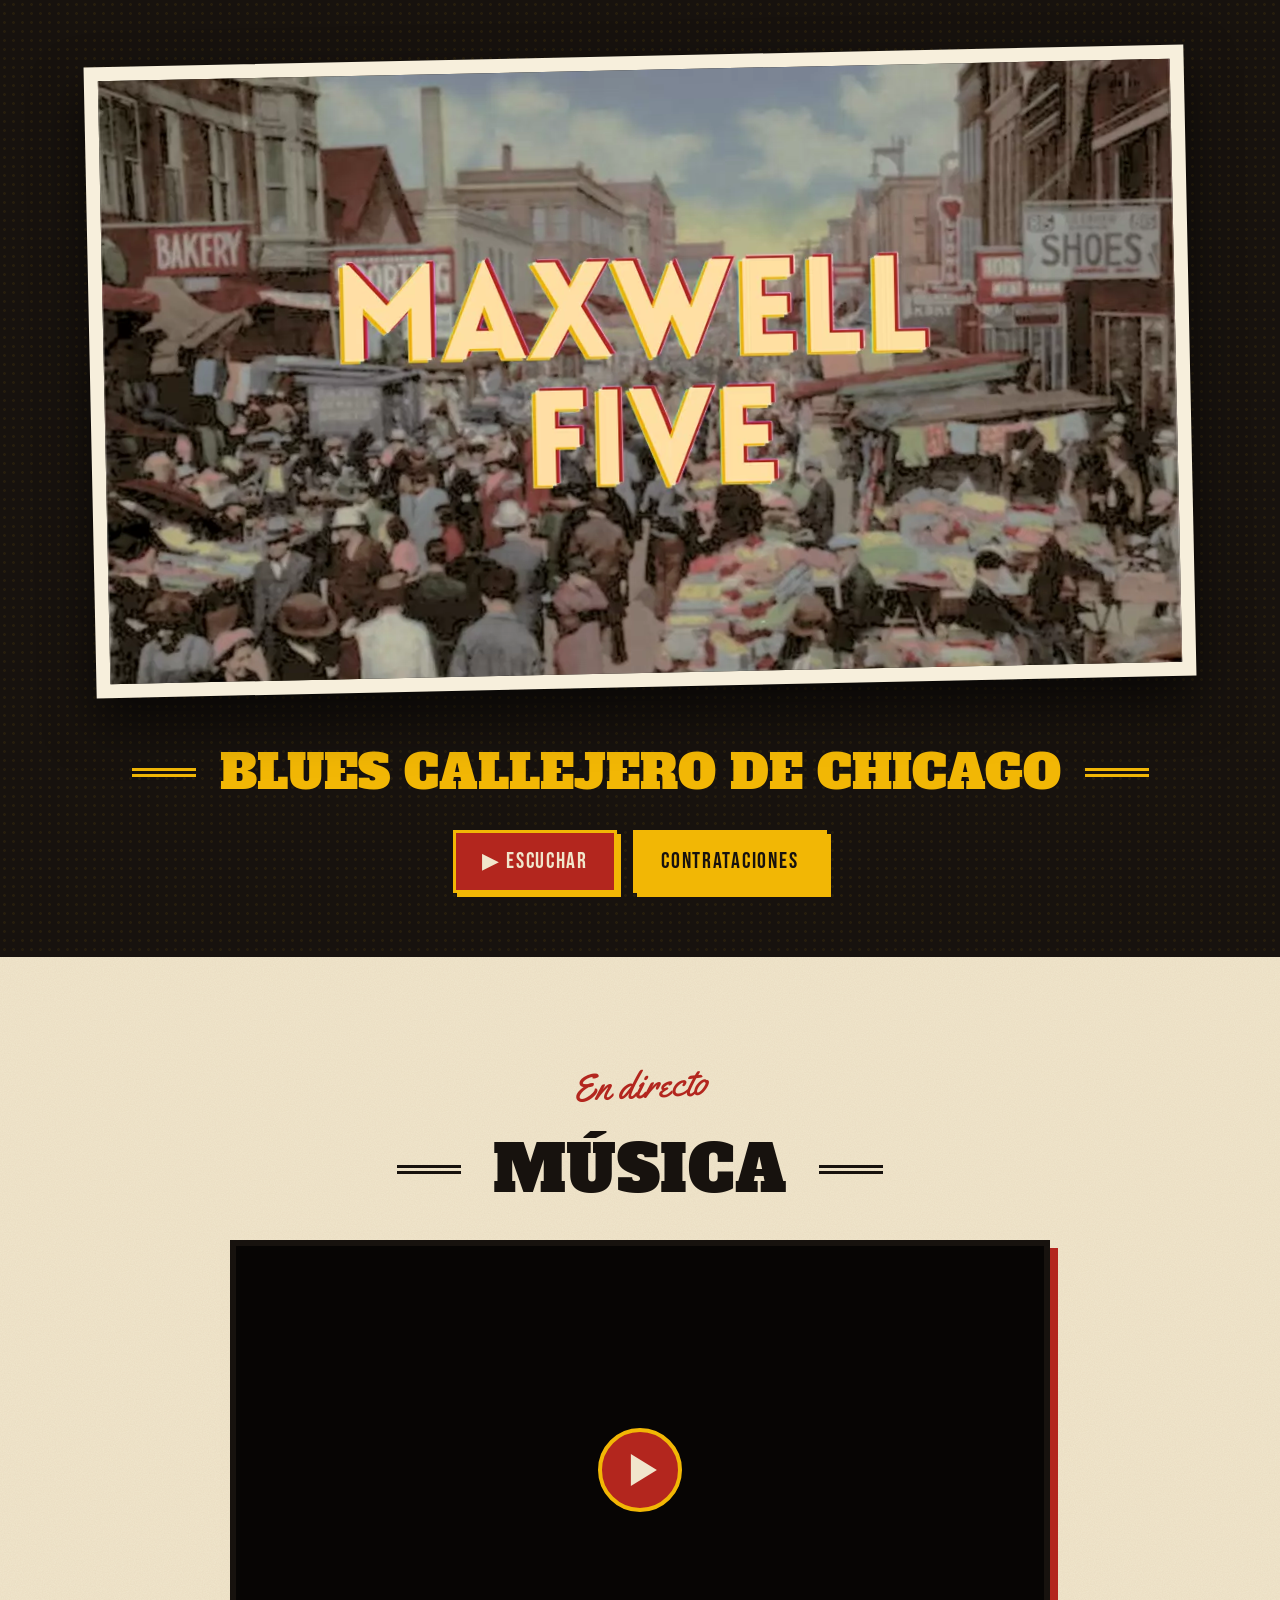
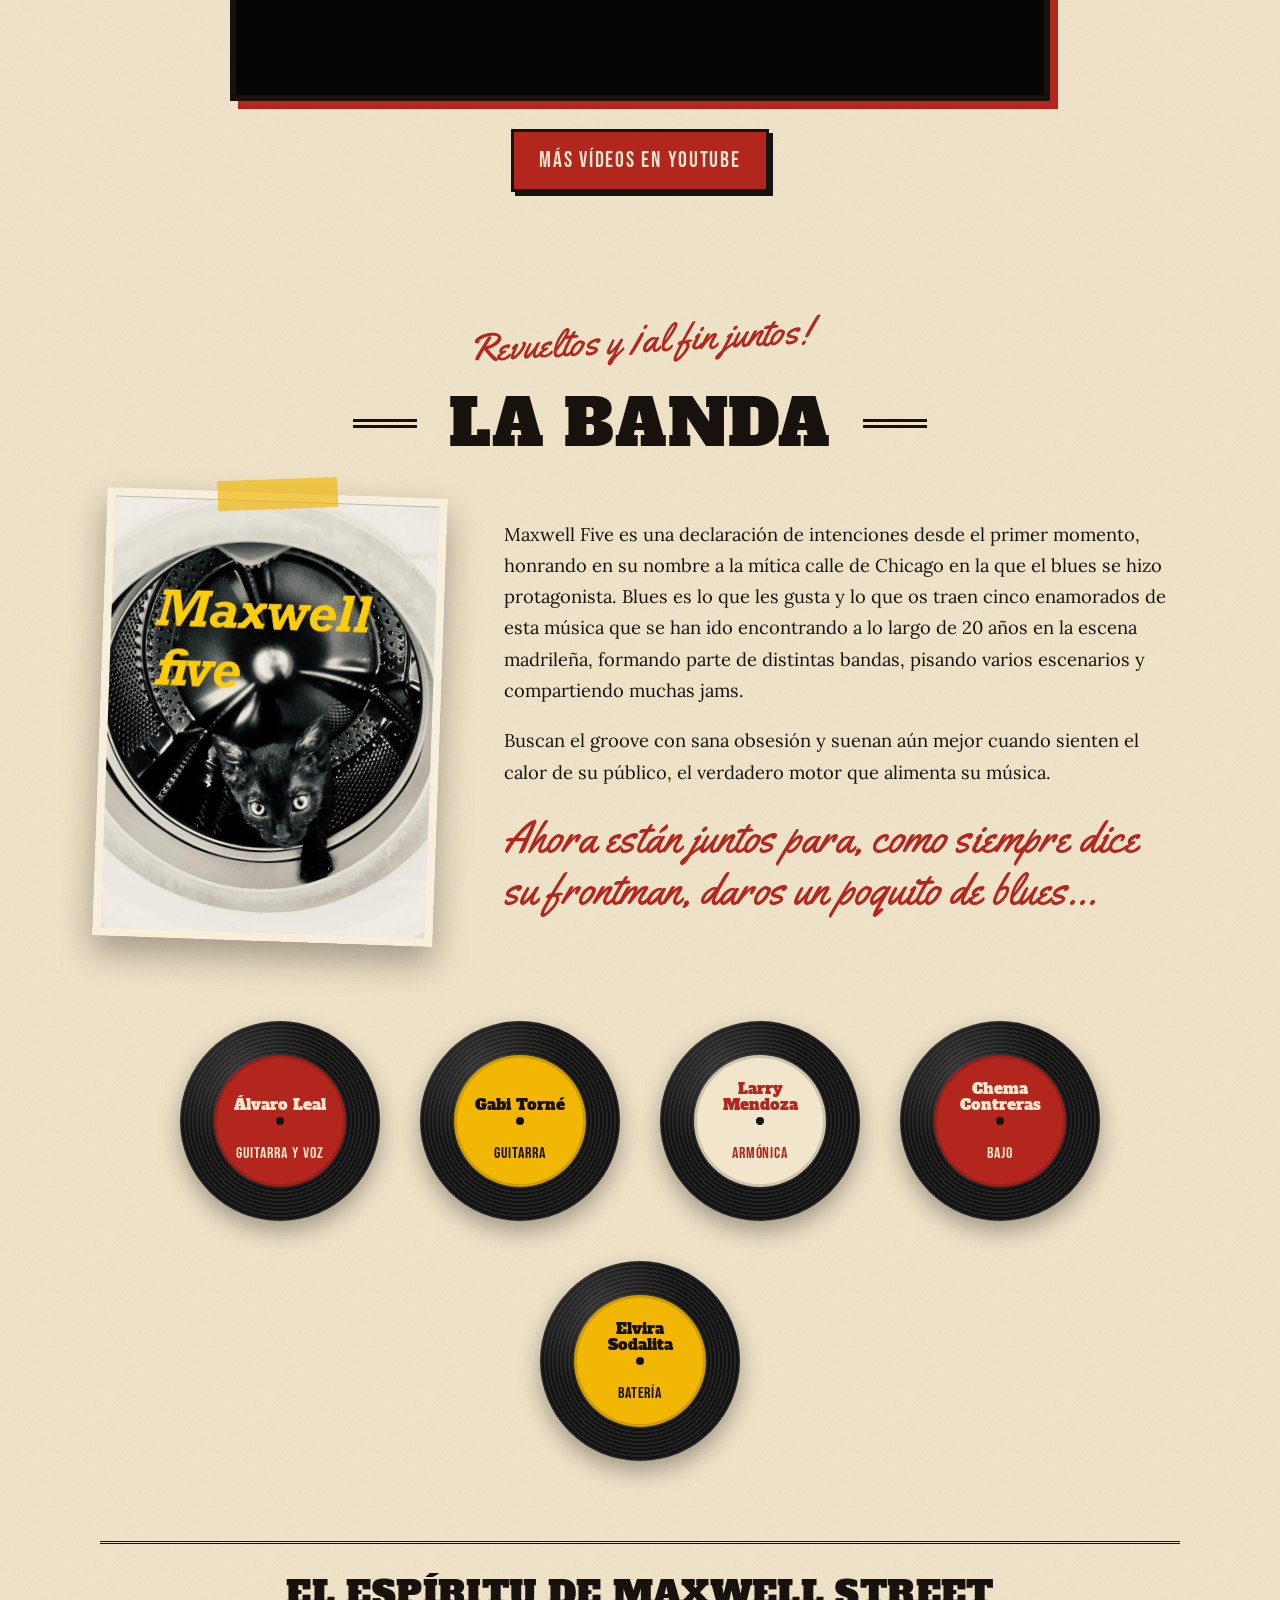
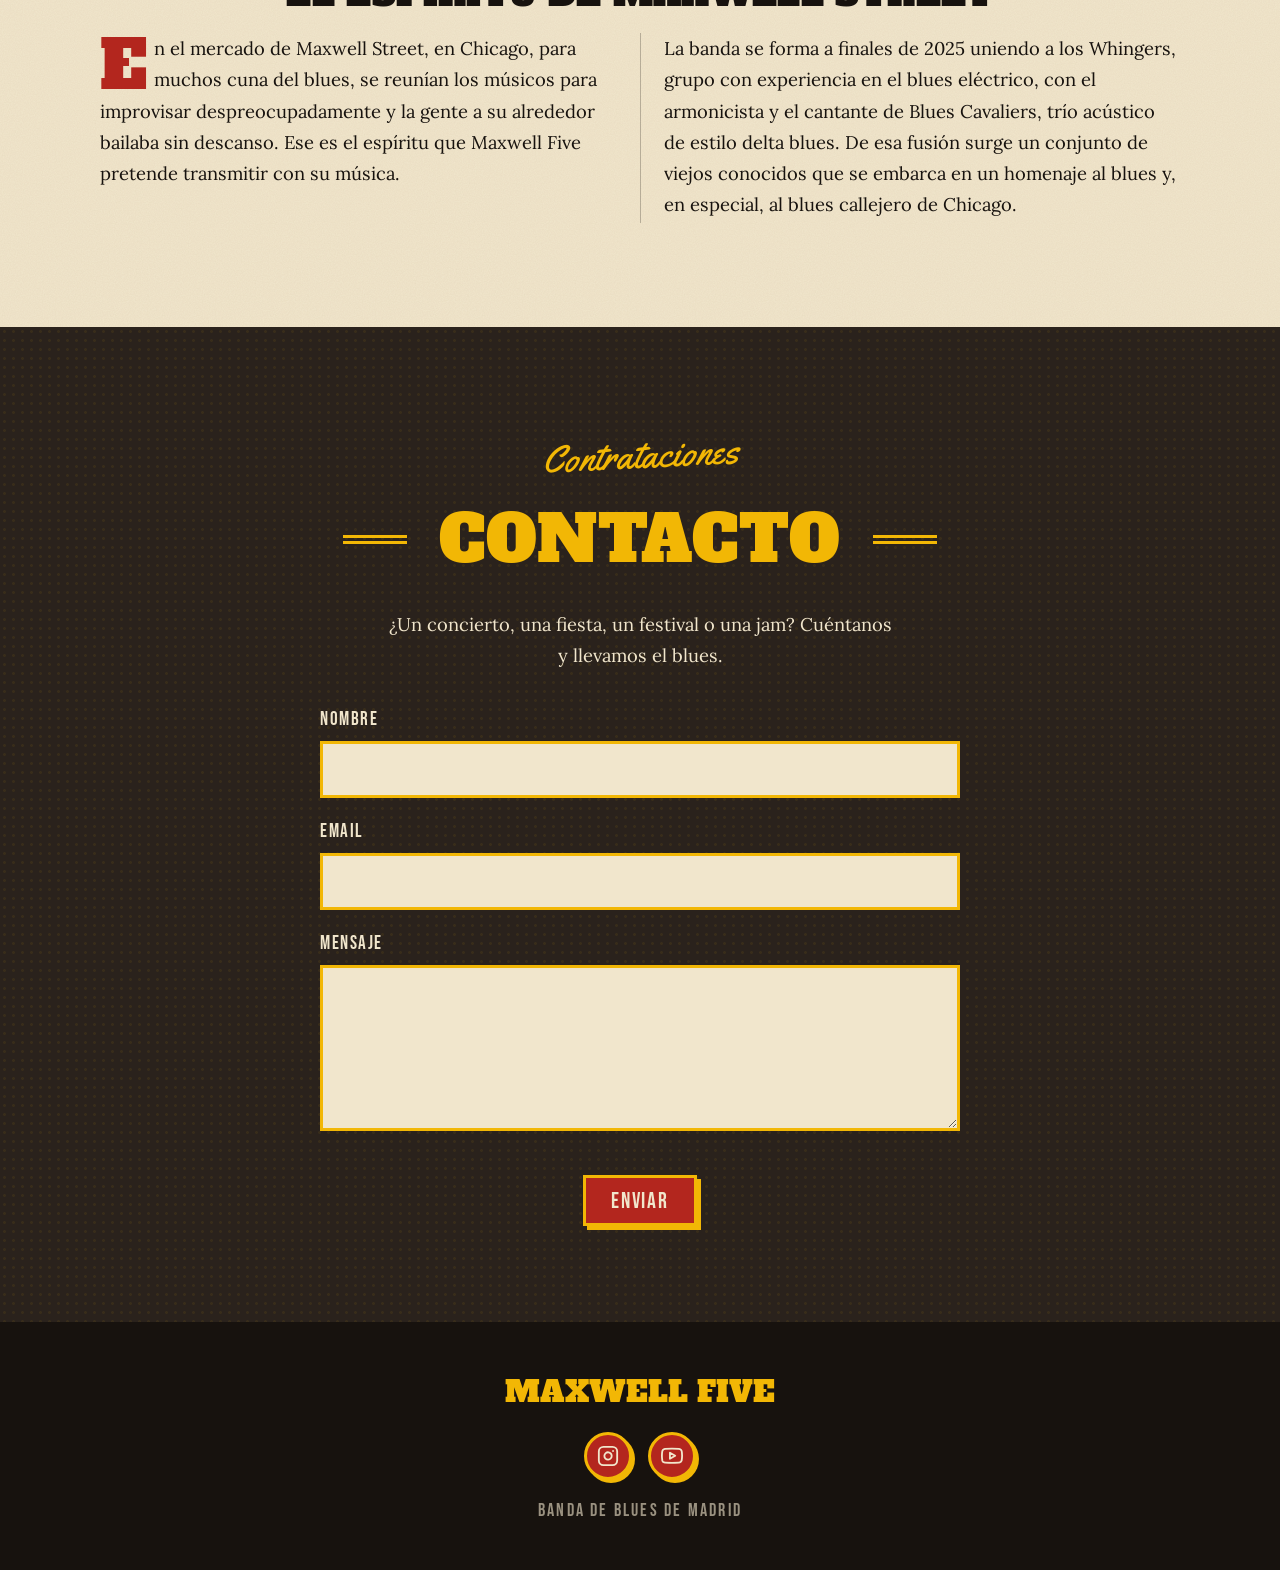
==== commit 32d4e4ba: "Update images and remove palette" ====
--- a/index.html
+++ b/index.html
@@ -70,7 +70,6 @@
       .postcard img {
         width: 100%;
         height: auto;
-        filter: sepia(0.15) contrast(1.05);
       }
       /* Same look as the Contacto title: mustard slab between double rules */
       .tagline {
@@ -108,7 +107,6 @@
         box-shadow: 8px 8px 0 var(--red);
         overflow: hidden;
         cursor: pointer;
-        filter: sepia(0.2);
       }
       .lyt-play {
         position: absolute;
@@ -391,7 +389,7 @@
       <h1 class="visually-hidden">Maxwell Five</h1>
       <figure class="postcard">
         <img
-          src="/img/maxwell-street.jpg"
+          src="/img/hero.webp"
           alt="Maxwell Five, sobre una postal coloreada del mercado de Maxwell Street en Chicago"
           width="1920"
           height="1080"
@@ -415,10 +413,6 @@
           <lite-youtube videoid="FLHVd0pu-nc">
             <button type="button" class="lyt-play" aria-label="Reproducir Natural Ball de Maxwell Five"></button>
           </lite-youtube>
-          <p class="video-caption">
-            Natural Ball
-            <em>Homenaje de Maxwell Five a Albert King en La Iglesuela</em>
-          </p>
           <p class="center">
             <a class="btn btn--red" href="https://www.youtube.com/@MaxwellFivebluesband" target="_blank" rel="noopener">Más vídeos en YouTube</a>
           </p>
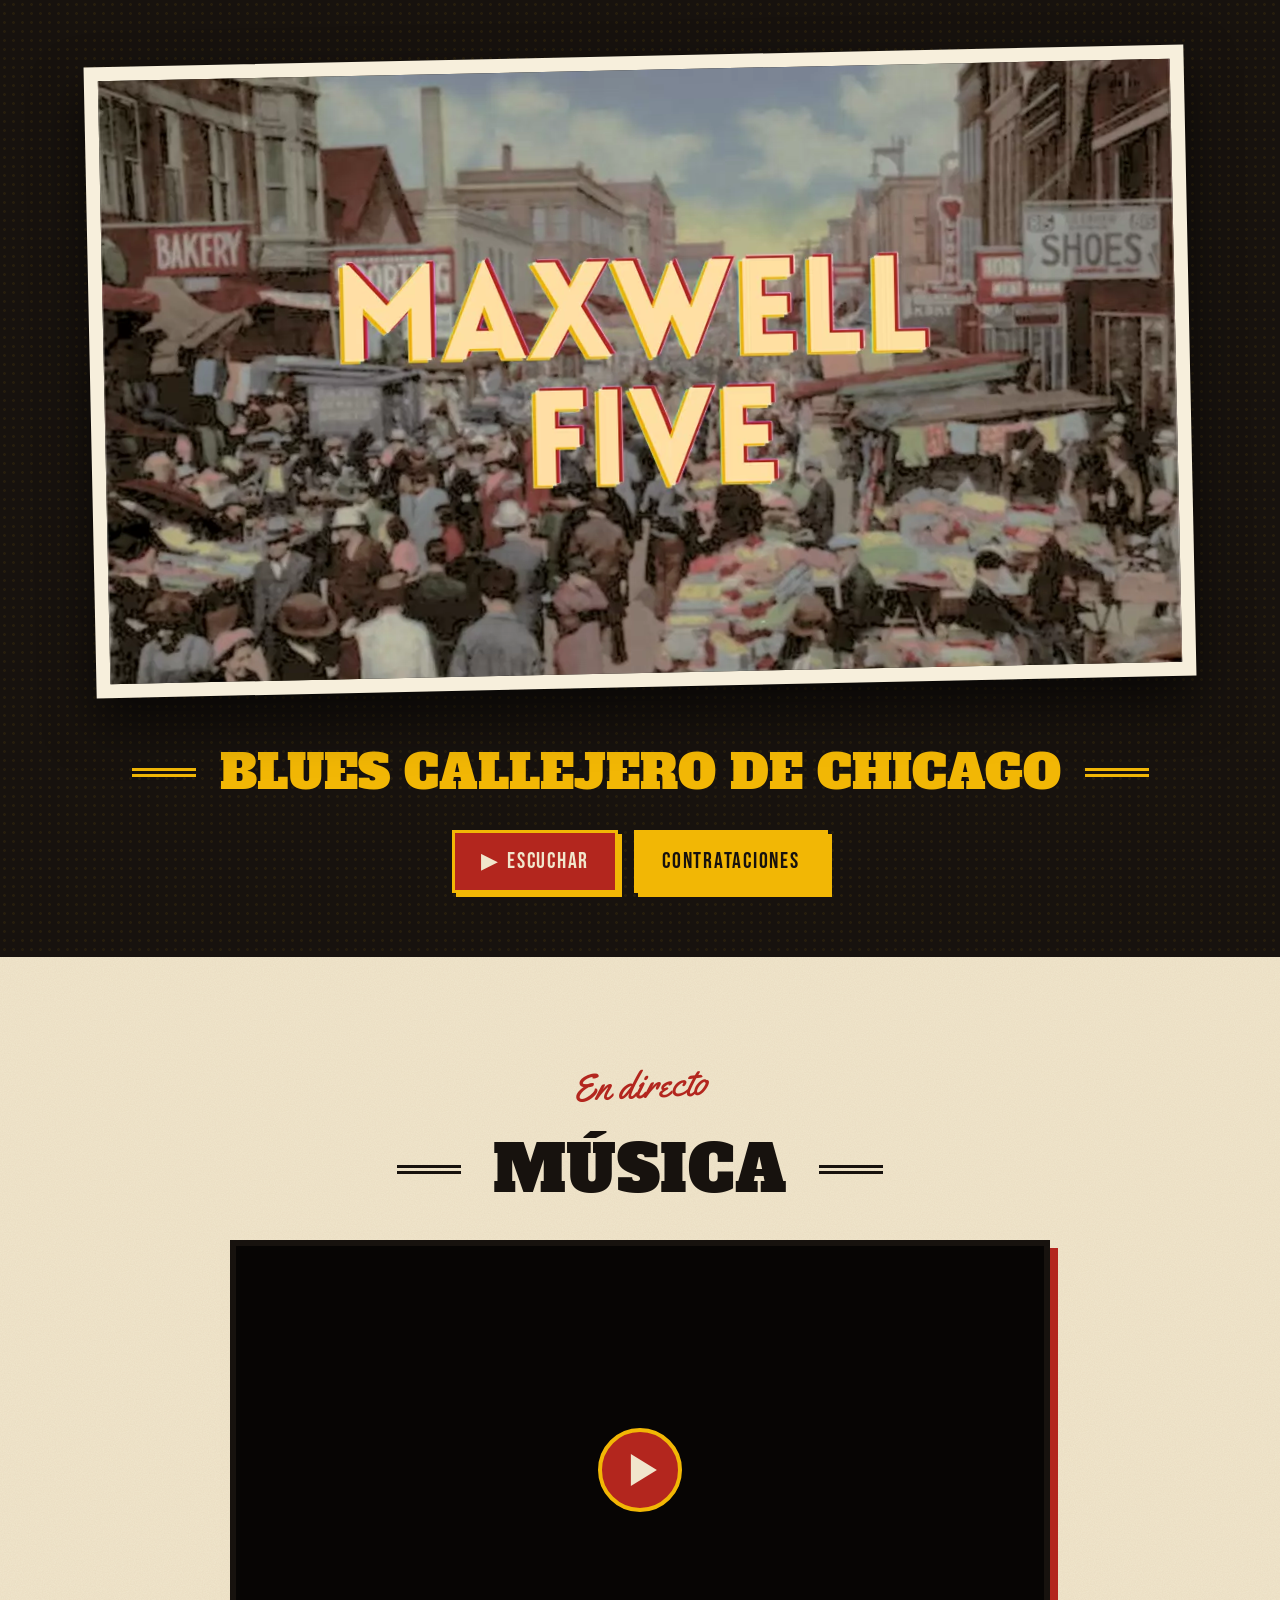
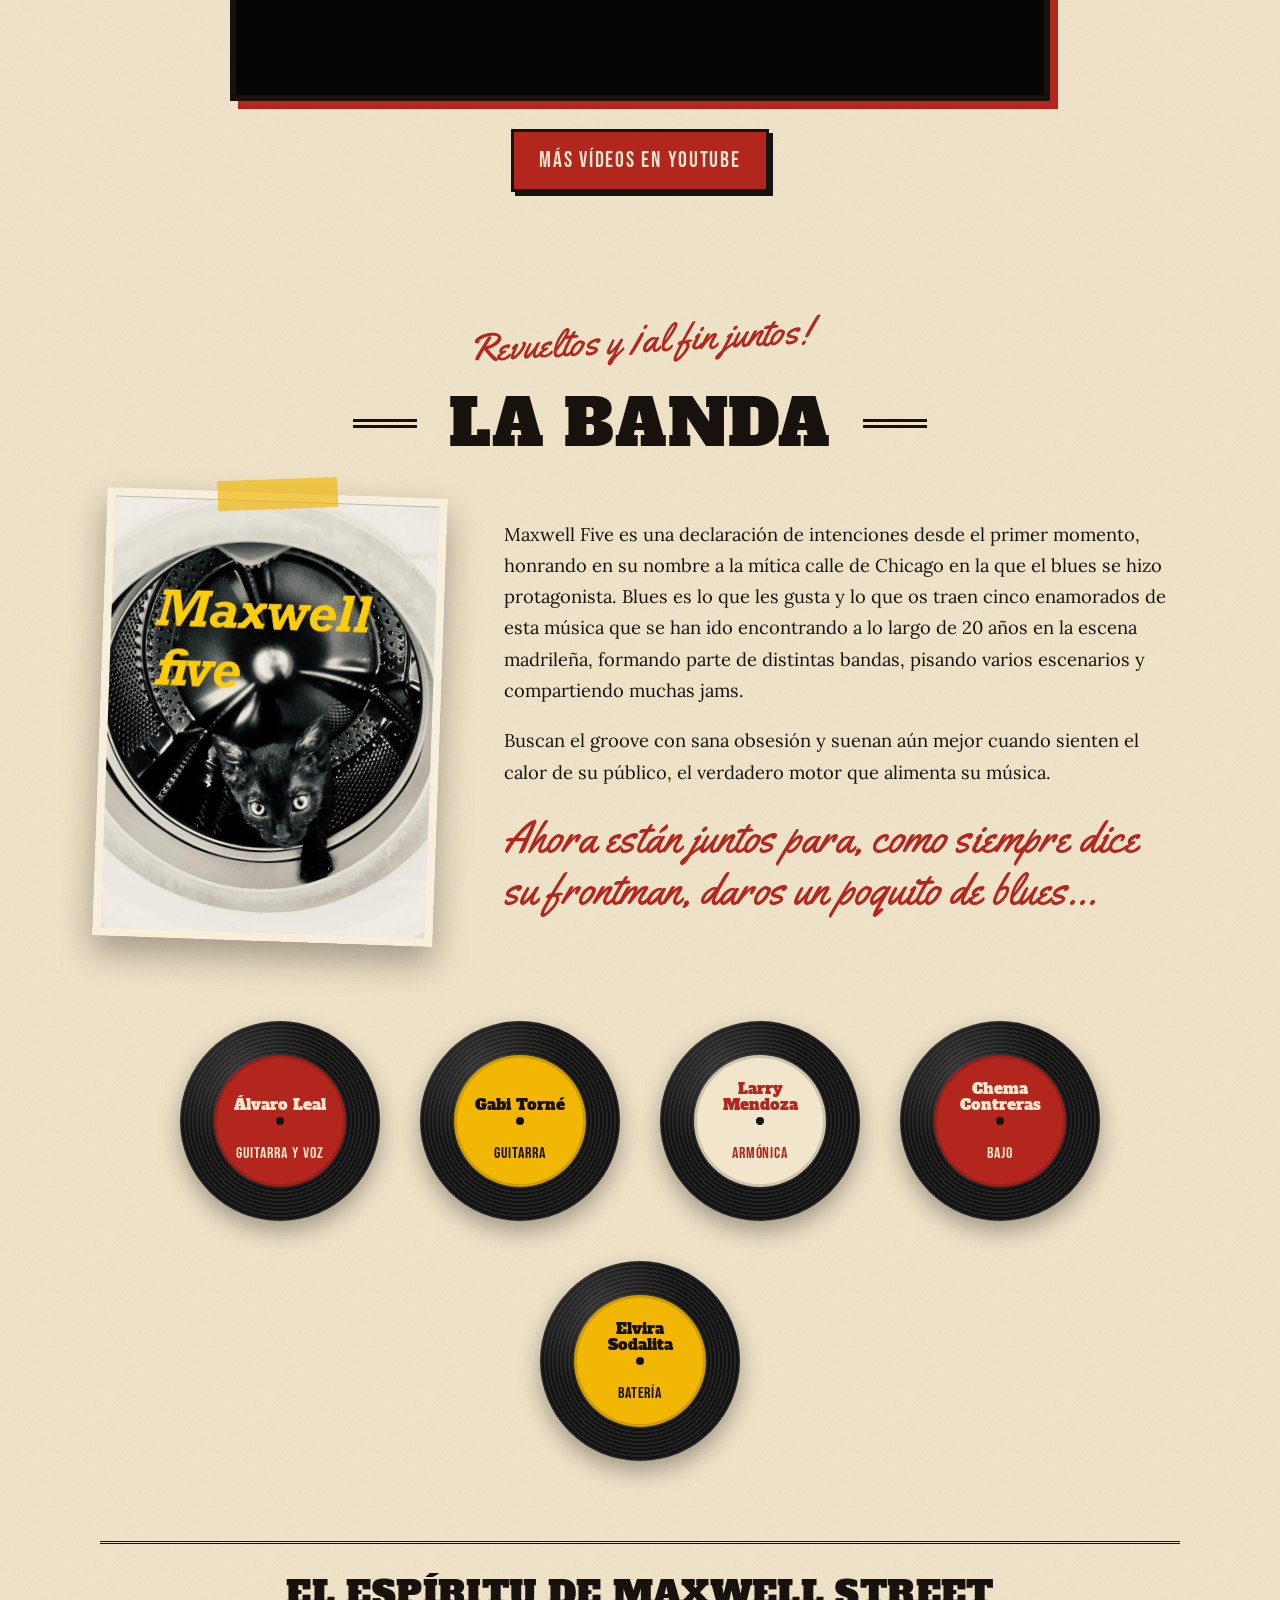
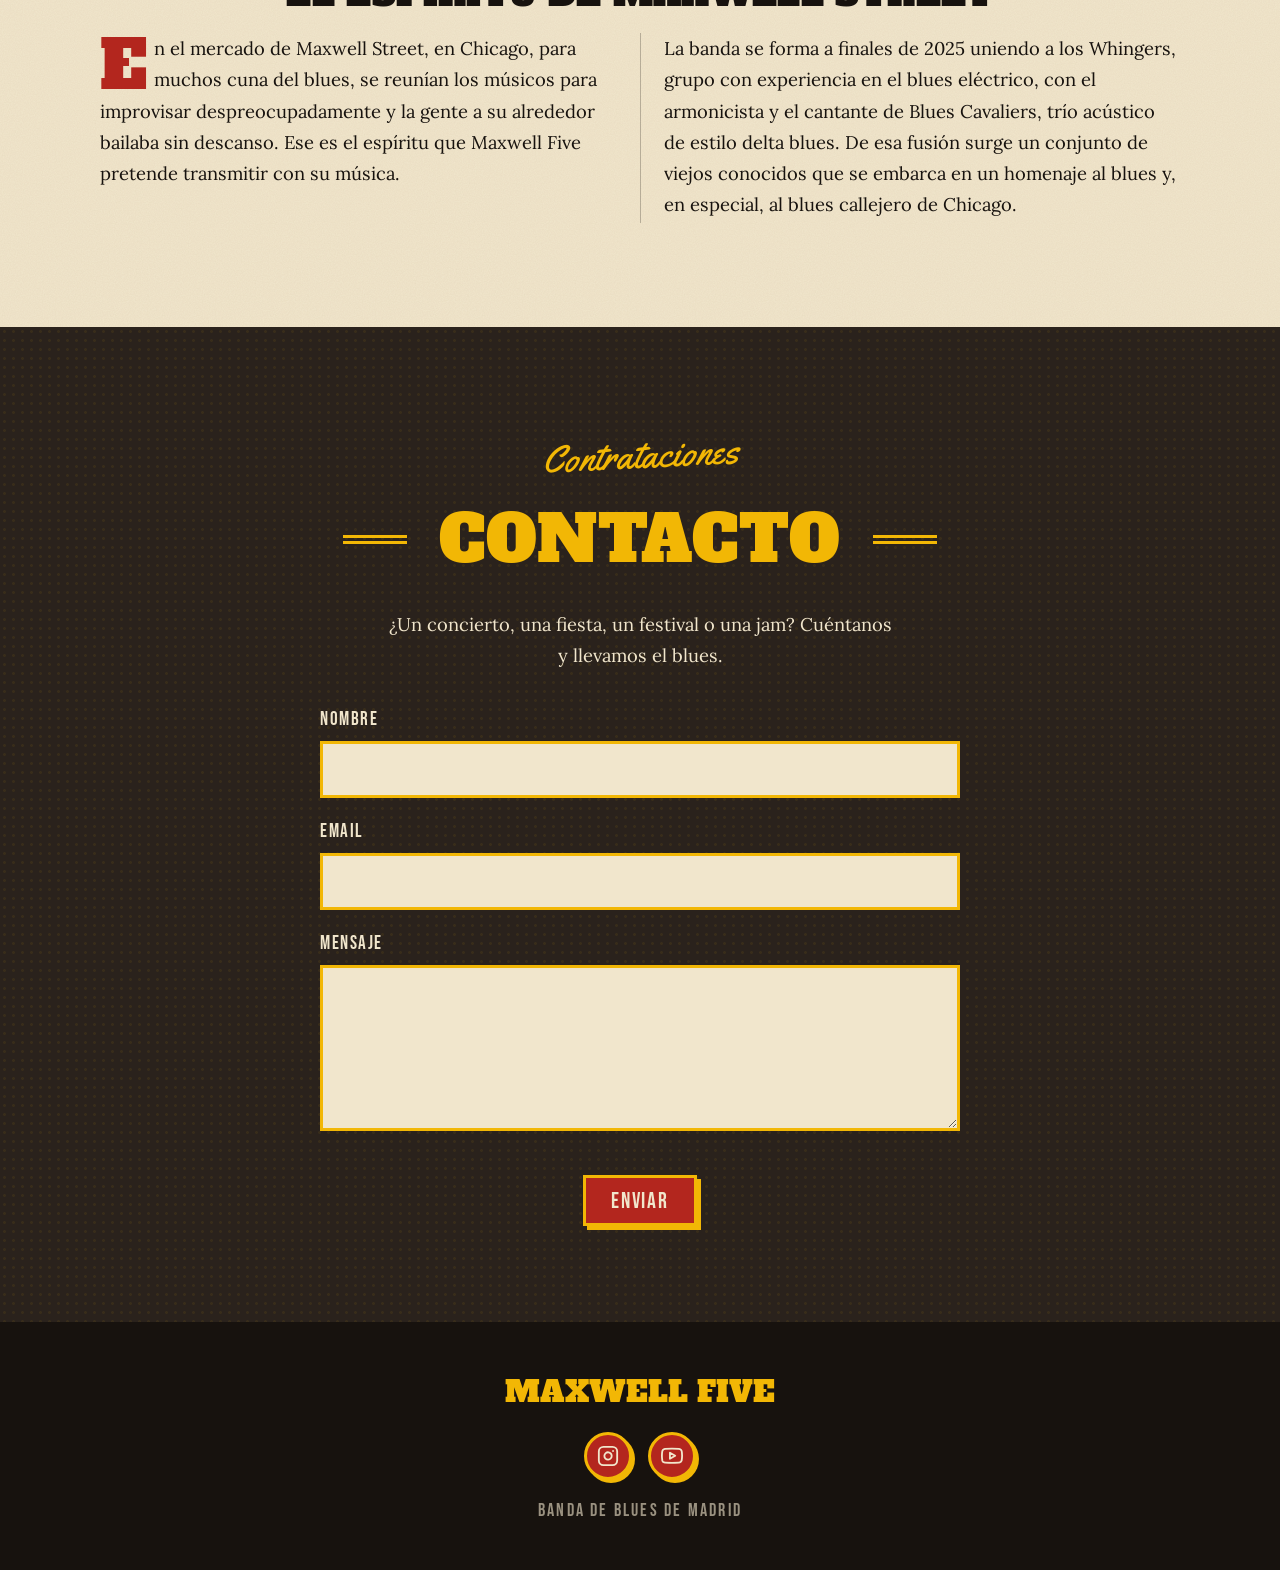
==== commit 8b56bce0: "feat: SEO, a11y and AI discoverability fixes - Focus ring: red on paper (mustard was 1.47:1), mustar" ====
--- a/index.html
+++ b/index.html
@@ -5,11 +5,12 @@
     <meta name="viewport" content="width=device-width, initial-scale=1" />
     <title>Maxwell Five · Blues callejero de Chicago desde Madrid</title>
     <meta name="description" content="Maxwell Five es una banda de blues de Madrid: un homenaje al blues callejero de Chicago y al mítico mercado de Maxwell Street. Guitarras, armónica y mucho groove." />
-    <link rel="canonical" href="https://maxwelfive.com/" />
+    <link rel="canonical" href="https://maxwellfive.com/" />
     <link rel="icon" type="image/svg+xml" href="/favicon.svg" />
     <link rel="apple-touch-icon" href="/apple-touch-icon.png" />
     <meta name="theme-color" content="#17120e" />
     <meta name="author" content="Maxwell Five" />
+    <meta name="robots" content="index, follow, max-image-preview:large" />
     <meta name="keywords" content="Maxwell Five, blues, Chicago blues, banda de blues Madrid, armónica, conciertos Madrid, Maxwell Street" />
 
     <meta property="og:type" content="website" />
@@ -17,39 +18,113 @@
     <meta property="og:locale" content="es_ES" />
     <meta property="og:title" content="Maxwell Five · Blues callejero de Chicago desde Madrid" />
     <meta property="og:description" content="Cinco enamorados del blues rindiendo homenaje a Maxwell Street. Ahora están juntos para daros un poquito de blues." />
-    <meta property="og:url" content="https://maxwelfive.com/" />
-    <meta property="og:image" content="https://maxwelfive.com/img/og.jpg" />
+    <meta property="og:url" content="https://maxwellfive.com/" />
+    <meta property="og:image" content="https://maxwellfive.com/img/og.jpg" />
     <meta property="og:image:width" content="1200" />
     <meta property="og:image:height" content="630" />
+    <meta property="og:image:alt" content="Maxwell Five sobre una postal del mercado de Maxwell Street, Chicago" />
     <meta name="twitter:card" content="summary_large_image" />
 
     <link rel="preconnect" href="https://fonts.googleapis.com" />
     <link rel="preconnect" href="https://fonts.gstatic.com" crossorigin />
     <link href="https://fonts.googleapis.com/css2?family=Alfa+Slab+One&family=Bebas+Neue&family=Lora:ital,wght@0,400;0,700;1,400&family=Yellowtail&display=swap" rel="stylesheet" />
     <link rel="stylesheet" href="/styles.css" />
+    <link rel="alternate" type="text/plain" href="/llms.txt" title="Resumen para LLMs" />
 
     <script type="application/ld+json">
-      {
-        "@context": "https://schema.org",
-        "@type": "MusicGroup",
-        "name": "Maxwell Five",
-        "genre": ["Blues", "Chicago blues"],
-        "url": "https://maxwelfive.com",
-        "image": "https://maxwelfive.com/img/og.jpg",
-        "foundingDate": "2025",
-        "foundingLocation": { "@type": "Place", "name": "Madrid, España" },
-        "member": [
-          { "@type": "Person", "name": "Álvaro Leal", "roleName": "Guitarra y voz" },
-          { "@type": "Person", "name": "Gabi Torné", "roleName": "Guitarra" },
-          { "@type": "Person", "name": "Larry Mendoza", "roleName": "Armónica" },
-          { "@type": "Person", "name": "Chema Contreras", "roleName": "Bajo" },
-          { "@type": "Person", "name": "Elvira Sodalita", "roleName": "Batería" }
-        ],
-        "sameAs": [
-          "https://www.instagram.com/maxwell.five/",
-          "https://www.youtube.com/@MaxwellFivebluesband"
-        ]
-      }
+{
+  "@context": "https://schema.org",
+  "@graph": [
+    {
+      "@type": "MusicGroup",
+      "@id": "https://maxwellfive.com/#band",
+      "name": "Maxwell Five",
+      "description": "Banda de blues de Madrid formada a finales de 2025. Un homenaje al blues callejero de Chicago y al mercado de Maxwell Street.",
+      "genre": [
+        "Blues",
+        "Chicago blues",
+        "Delta blues"
+      ],
+      "url": "https://maxwellfive.com/",
+      "image": "https://maxwellfive.com/img/og.jpg",
+      "logo": "https://maxwellfive.com/apple-touch-icon.png",
+      "foundingDate": "2025",
+      "foundingLocation": {
+        "@type": "Place",
+        "name": "Madrid, España"
+      },
+      "areaServed": "España",
+      "member": [
+        {
+          "@type": "OrganizationRole",
+          "roleName": "Guitarra y voz",
+          "member": {
+            "@type": "Person",
+            "name": "Álvaro Leal"
+          }
+        },
+        {
+          "@type": "OrganizationRole",
+          "roleName": "Guitarra",
+          "member": {
+            "@type": "Person",
+            "name": "Gabi Torné"
+          }
+        },
+        {
+          "@type": "OrganizationRole",
+          "roleName": "Armónica",
+          "member": {
+            "@type": "Person",
+            "name": "Larry Mendoza"
+          }
+        },
+        {
+          "@type": "OrganizationRole",
+          "roleName": "Bajo",
+          "member": {
+            "@type": "Person",
+            "name": "Chema Contreras"
+          }
+        },
+        {
+          "@type": "OrganizationRole",
+          "roleName": "Batería",
+          "member": {
+            "@type": "Person",
+            "name": "Elvira Sodalita"
+          }
+        }
+      ],
+      "sameAs": [
+        "https://www.instagram.com/maxwell.five/",
+        "https://www.youtube.com/@MaxwellFivebluesband"
+      ]
+    },
+    {
+      "@type": "WebSite",
+      "@id": "https://maxwellfive.com/#website",
+      "url": "https://maxwellfive.com/",
+      "name": "Maxwell Five",
+      "inLanguage": "es",
+      "publisher": {
+        "@id": "https://maxwellfive.com/#band"
+      }
+    },
+    {
+      "@type": "VideoObject",
+      "name": "Natural Ball — Maxwell Five",
+      "description": "Homenaje de Maxwell Five a Albert King en La Iglesuela.",
+      "uploadDate": "2026-10-18T07:08:27+00:00",
+      "thumbnailUrl": "https://i.ytimg.com/vi/FLHVd0pu-nc/hqdefault.jpg",
+      "embedUrl": "https://www.youtube.com/embed/FLHVd0pu-nc",
+      "url": "https://www.youtube.com/watch?v=FLHVd0pu-nc",
+      "creator": {
+        "@id": "https://maxwellfive.com/#band"
+      }
+    }
+  ]
+}
     </script>
 
     <style>
@@ -138,6 +213,11 @@
         border-style: solid;
         border-width: 16px 0 16px 26px;
         border-color: transparent transparent transparent var(--paper);
+      }
+      .lyt-play:focus-visible {
+        /* the facade clips overflow, so draw the ring inside, mustard over the dark thumbnail */
+        outline-color: var(--mustard);
+        outline-offset: -8px;
       }
       .lyt-play:hover {
         background: rgba(23, 18, 14, 0.1);
@@ -399,7 +479,7 @@
       <p class="section-title tagline"><span>Blues callejero de Chicago</span></p>
 
       <div class="hero__cta">
-        <a class="btn btn--red" href="#musica">▶ Escuchar</a>
+        <a class="btn btn--red" href="#musica"><span aria-hidden="true">▶</span> Escuchar</a>
         <a class="btn btn--mustard" href="#contacto">Contrataciones</a>
       </div>
     </header>
@@ -540,7 +620,6 @@
           iframe.src = `https://www.youtube-nocookie.com/embed/${id}?autoplay=1`;
           iframe.title = 'Maxwell Five en YouTube';
           iframe.style.cssText = 'position:absolute;inset:0;width:100%;height:100%;border:0';
-          this.style.filter = 'none';
           this.replaceChildren(iframe);
         }
       }
--- a/styles.css
+++ b/styles.css
@@ -208,11 +208,15 @@
 
 /* Focus + motion --------------------------------------------------- */
 
+/* Red ring on paper (5.3:1); mustard on dark areas, where red is too faint */
 a:focus-visible,
 .btn:focus-visible,
 button:focus-visible {
-  outline: 3px solid var(--mustard);
+  outline: 3px solid var(--red);
   outline-offset: 3px;
+}
+:is(.hero, .section--dark, .site-footer) :is(a, .btn, button):focus-visible {
+  outline-color: var(--mustard);
 }
 
 @media (prefers-reduced-motion: reduce) {
